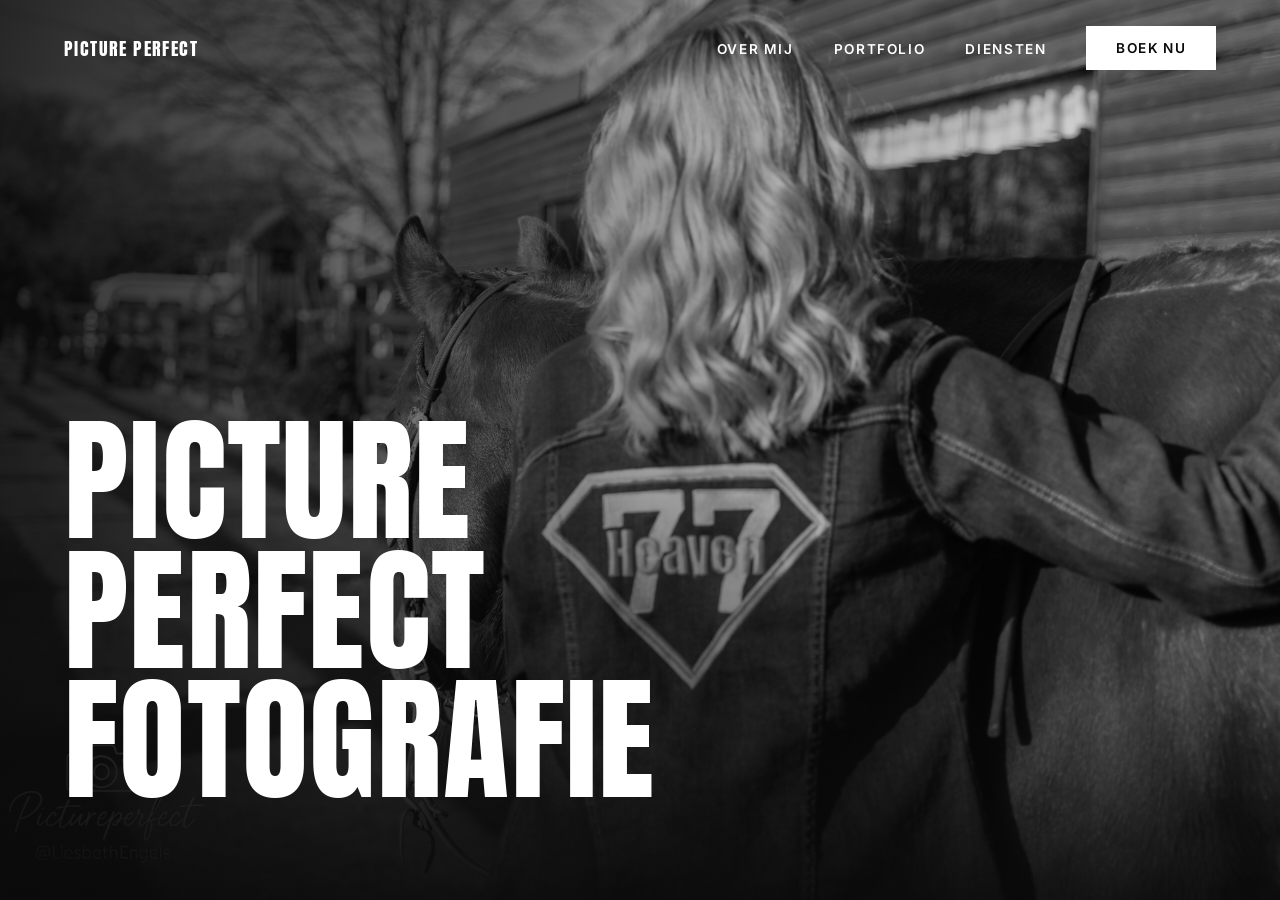
==== index.html @ ebf63e33 "working" ====
<!DOCTYPE html>
<html lang="nl">
<head>
  <meta charset="UTF-8">
  <meta name="viewport" content="width=device-width, initial-scale=1.0">
  <title>Picture Perfect Fotografie</title>

  <!-- Fonts: Anton for the big headline, Inter for body text -->
  <link rel="preconnect" href="https://fonts.googleapis.com">
  <link rel="preconnect" href="https://fonts.gstatic.com" crossorigin>
  <link href="https://fonts.googleapis.com/css2?family=Anton&family=Inter:wght@400;600&display=swap" rel="stylesheet">

  <link rel="stylesheet" href="style.css">
</head>
<body>

  <!-- ===== HEADER / NAVBAR ===== -->
  <header class="site-header">
    <a href="#" class="logo">PICTURE PERFECT</a>

    <button class="hamburger" aria-label="Menu openen" aria-expanded="false" aria-controls="site-nav">
      <span class="hamburger__line"></span>
      <span class="hamburger__line"></span>
      <span class="hamburger__line"></span>
    </button>

    <nav class="nav" id="site-nav">
      <ul class="nav__list">
        <li><a href="#over-mij" class="nav__link">OVER MIJ</a></li>
        <li><a href="#portfolio" class="nav__link">PORTFOLIO</a></li>
        <li><a href="#diensten" class="nav__link">DIENSTEN</a></li>
      </ul>
      <a href="#boek-nu" class="cta">BOEK NU</a>
    </nav>
  </header>

  <!-- ===== HERO ===== -->
  <section class="hero">
    <!-- Drop your image here later. It scales/crops automatically (object-fit: cover),
         so any large photo works. Ideal size: min. 1600px wide, landscape. -->
    <div class="hero__image-wrapper">
      <img src="images/Engels_Liesbeth_Seven-55.jpg" alt="Portret van de fotograaf" class="hero__image">
    </div>

    <div class="hero__content">
      <h1 class="hero__title">
        PICTURE<br>
        PERFECT<br>
        FOTOGRAFIE
      </h1>
      <p class="hero__tagline">
        
      </p>
    </div>
  </section>

  <script src="style.js"></script>
</body>
</html>
---- style.css ----
/* ==========================================================
   PICTURE PERFECT FOTOGRAFIE — Hero + Navbar
   Mobile-first: base styles = phone, media queries scale up.
   ========================================================== */

/* ---------- Reset & base ---------- */
*,
*::before,
*::after {
  margin: 0;
  padding: 0;
  box-sizing: border-box;
}

:root {
  --color-bg: #0a0a0a;
  --color-text: #ffffff;
  --color-text-muted: #b5b5b5;
  --color-accent: #ffffff;
  --font-display: 'Anton', sans-serif;
  --font-body: 'Inter', sans-serif;
  --header-height: 72px;
  --side-padding: 1.25rem;
}

html {
  scroll-behavior: smooth;
}

body {
  font-family: var(--font-body);
  background-color: var(--color-bg);
  color: var(--color-text);
  -webkit-font-smoothing: antialiased;
}

img {
  display: block;
  max-width: 100%;
}

a {
  text-decoration: none;
  color: inherit;
}

ul {
  list-style: none;
}

/* ==========================================================
   HEADER / NAVBAR (static, sits on top of the hero)
   ========================================================== */
.site-header {
  position: absolute;
  top: 0;
  left: 0;
  right: 0;
  z-index: 100;
  height: var(--header-height);
  display: flex;
  align-items: center;
  justify-content: space-between;
  padding: 0 var(--side-padding);
  
}



.logo {
  font-family: var(--font-display);
  font-size: 1.1rem;
  letter-spacing: 0.08em;
  z-index: 110; /* stays above the fullscreen menu */
}

/* ---------- Hamburger (visible on mobile & tablet) ---------- */
.hamburger {
  border: none;
  background-color: transparent;
  display: flex;
  flex-direction: column;
  justify-content: center;
  gap: 6px;
  width: 44px;
  height: 44px;
  padding: 8px;
  cursor: pointer;
  z-index: 110; /* stays above the fullscreen menu */
}

.hamburger__line {
  display: block;
  width: 100%;
  height: 2px;
  background-color: var(--color-text);
  transition: transform 0.3s ease, opacity 0.3s ease;
}

/* Hamburger -> X when menu is open (class toggled by style.js) */
.hamburger.is-open .hamburger__line:nth-child(1) {
  transform: translateY(8px) rotate(45deg);
}

.hamburger.is-open .hamburger__line:nth-child(2) {
  opacity: 0;
}

.hamburger.is-open .hamburger__line:nth-child(3) {
  transform: translateY(-8px) rotate(-45deg);
}

/* ---------- Fullscreen nav (mobile & tablet) ---------- */
.nav {
  position: fixed;
  inset: 0;
  background-color: var(--color-bg);
  display: flex;
  flex-direction: column;
  align-items: center;
  justify-content: center;
  gap: 3rem;
  

  /* hidden by default */
  opacity: 0;
  visibility: hidden;
  transition: opacity 0.3s ease, visibility 0.3s ease;
}

.nav.is-open {
  opacity: 1;
  visibility: visible;
}

/* No page scroll behind the fullscreen menu */
body.nav-open {
  overflow: hidden;
}

.nav__list {
  display: flex;
  flex-direction: column;
  align-items: center;
  gap: 2rem;
  text-align: center;
}

.nav__link {
  font-family: var(--font-display);
  font-size: 2rem;
  letter-spacing: 0.06em;
  transition: color 0.1s ease;
}

.nav__link:hover {
  color: var(--color-text-muted);
}

/* ---------- CTA button ---------- */
.cta {
  font-family: var(--font-body);
  font-weight: 600;
  font-size: 0.9rem;
  letter-spacing: 0.1em;
  padding: 0.9rem 2rem;
  border: 2px solid var(--color-accent);
  background-color: var(--color-accent);
  color: var(--color-bg);
  transition: background-color 0.2s ease, color 0.2s ease;
}

.cta:hover {
  background-color: transparent;
  color: var(--color-accent);
}

/* ==========================================================
   HERO
   ========================================================== */
.hero {
  position: relative;
  min-height: 100vh;
  min-height: 100svh; /* better on mobile browsers */
  display: flex;
  align-items: flex-end;
  overflow: hidden;
  background-color: var(--color-bg);
}

/* --- Image ---
   The image fills the whole hero and crops automatically.
   Just drop any large photo in images/hero.jpg and it fits. */
.hero__image-wrapper {
  position: absolute;
  inset: 0;
  z-index: 1;
}

.hero__image {
  width: 100%;
  height: 100%;
  object-fit: cover;
  object-position: center top; /* keeps the face in view */
  filter: grayscale(100%);
}

/* Dark gradient so the white text stays readable */
.hero__image-wrapper::after {
  content: '';
  position: absolute;
  inset: 0;
  background:
    linear-gradient(to right, rgba(10, 10, 10, 0.85) 0%, rgba(10, 10, 10, 0.3) 60%, rgba(10, 10, 10, 0.1) 100%),
    linear-gradient(to top, rgba(10, 10, 10, 0.9) 0%, rgba(10, 10, 10, 0) 45%);
}

/* --- Text content --- */
.hero__content {
  position: relative;
  z-index: 2;
  padding: calc(var(--header-height) + 1rem) var(--side-padding) 2.5rem;
  width: 100%;
}

.hero__title {
  font-family: var(--font-display);
  font-weight: 400; /* Anton only has one weight */
  /* Scales fluidly between phone and desktop */
  font-size: clamp(3.25rem, 11vw, 8.5rem);
  line-height: 0.95;
  letter-spacing: 0.01em;
  text-transform: uppercase;
}

.hero__tagline {
  margin-top: 2rem;
  max-width: 34ch;
  font-size: 0.95rem;
  line-height: 1.6;
  color: var(--color-text-muted);
}

/* ==========================================================
   TABLET (≥ 600px) — still hamburger + fullscreen menu
   ========================================================== */
@media (min-width: 600px) {
  :root {
    --side-padding: 2.5rem;
  }

  .nav__link {
    font-size: 2.5rem;
  }
}

/* ==========================================================
   DESKTOP (≥ 1024px) — inline navbar, no hamburger
   ========================================================== */
@media (min-width: 1024px) {
  :root {
    --header-height: 96px;
    --side-padding: 4rem;
  }

  .hamburger {
    display: none;
  }

  /* Nav becomes a normal horizontal bar */
  .nav {
    position: static;
    flex-direction: row;
    gap: 2.5rem;
    background-color: transparent;
    opacity: 1;
    visibility: visible;
  }

  .nav__list {
    flex-direction: row;
    gap: 2.5rem;
  }

  .nav__link {
    font-family: var(--font-body);
    font-weight: 600;
    font-size: 0.85rem;
    letter-spacing: 0.12em;
  }

  .cta {
    font-size: 0.85rem;
    padding: 0.75rem 1.75rem;
  }

  .hero__content {
    padding-bottom: 4rem;
  }

  .hero__tagline {
    font-size: 1rem;
  }
}
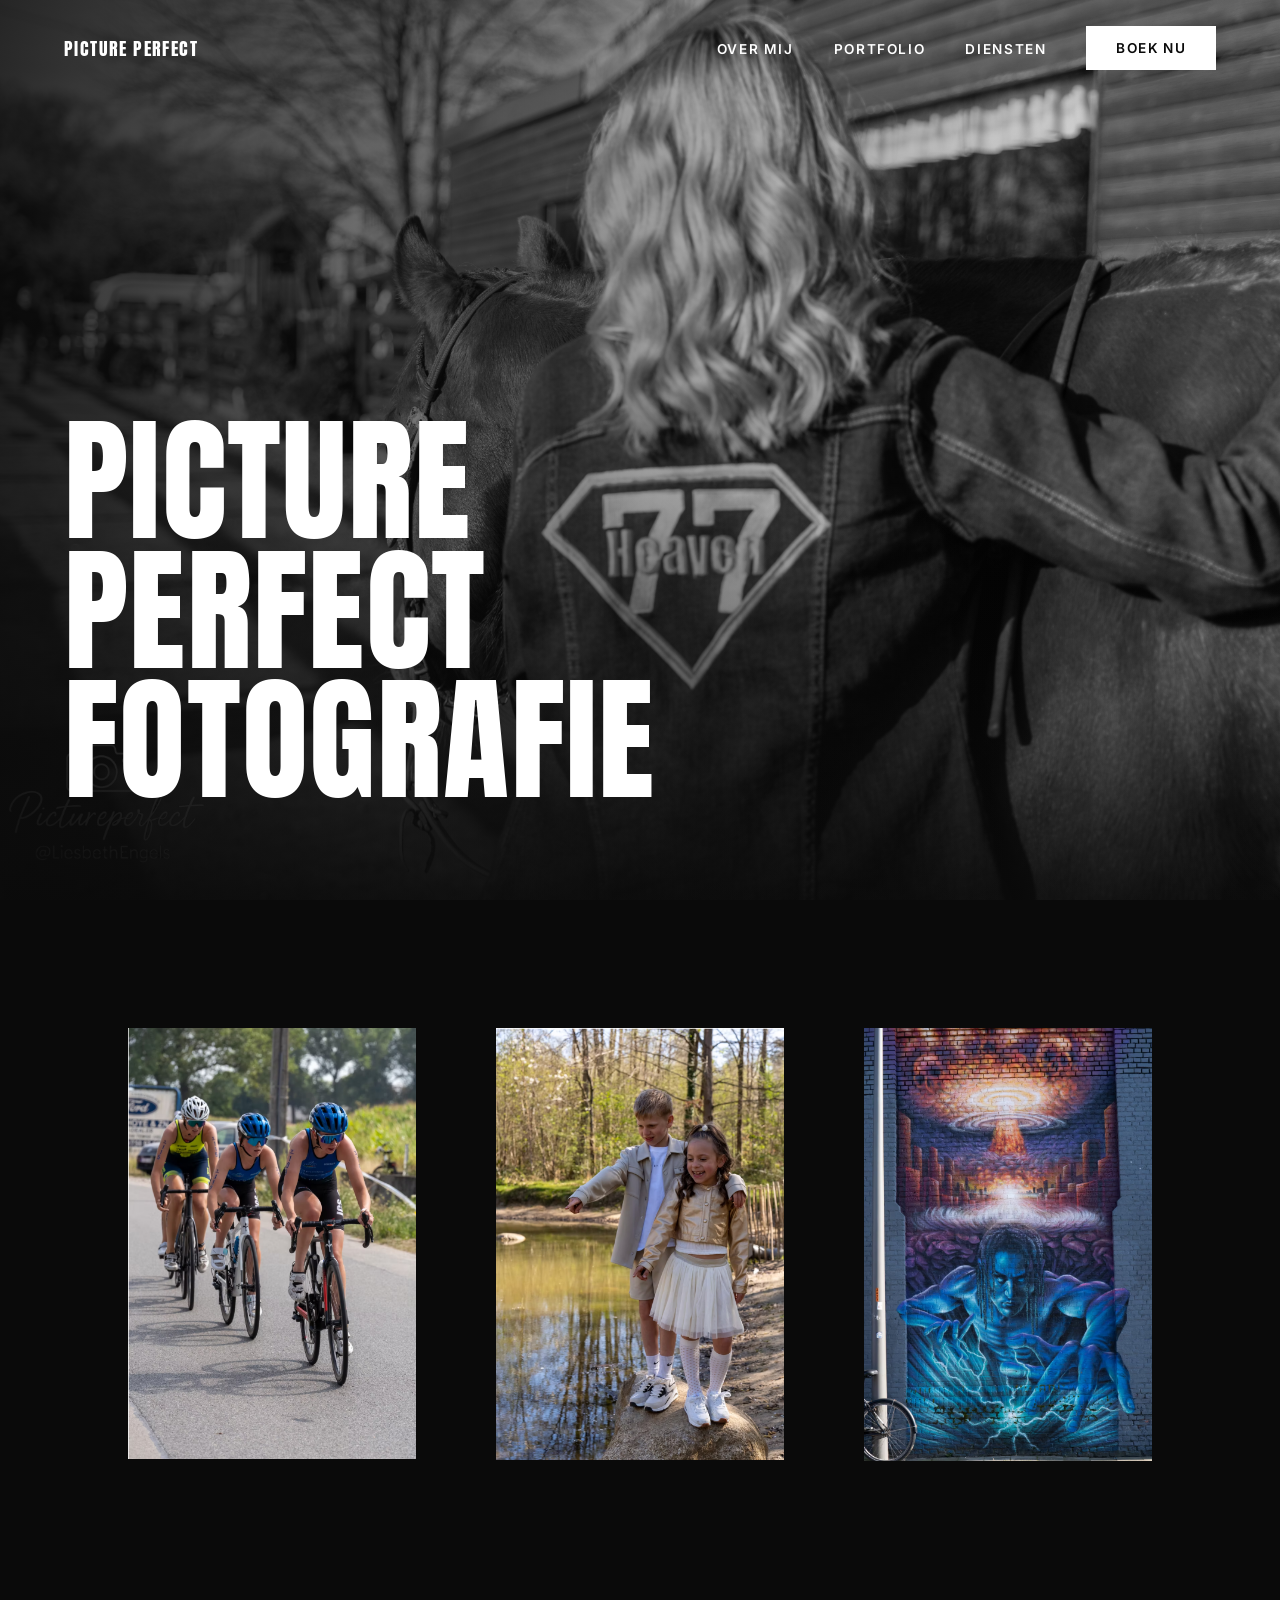
==== commit d284b7d3: "git commit -m "Added new images and updated styles"" ====
--- a/index.html
+++ b/index.html
@@ -54,6 +54,17 @@
     </div>
   </section>
 
+  <section class="categories">
+
+    <div class="img-categories">
+      <img src="images/SPORT.png" alt="Sportfoto's">
+      <img src="images/FASHION.png" alt="Fashionfoto's">
+      <img src="images/LIFESTYLE.png" alt="Lifestylefoto's">
+    </div>
+    
+
+  </section>
+
   <script src="style.js"></script>
 </body>
 </html>
--- a/style.css
+++ b/style.css
@@ -301,4 +301,30 @@
   .hero__tagline {
     font-size: 1rem;
   }
+
+  .img-categories {
+    display: grid;
+    grid-template-columns: repeat(3, 1fr);
+    grid-template-rows: repeat(5, 1fr);
+    gap: 5rem;
+    padding: 8rem;
+  
+  }
+    
+.sport {
+    grid-column: span 2 / span 2;
+    grid-row: span 5 / span 5;
+}
+
+.fashion {
+    grid-column: span 2 / span 2;
+    grid-row: span 5 / span 5;
+    grid-column-start: 4;
+}
+
+.lifestyle {
+    grid-column: span 2 / span 2;
+    grid-row: span 5 / span 5;
+    grid-column-start: 7;
+}
 }
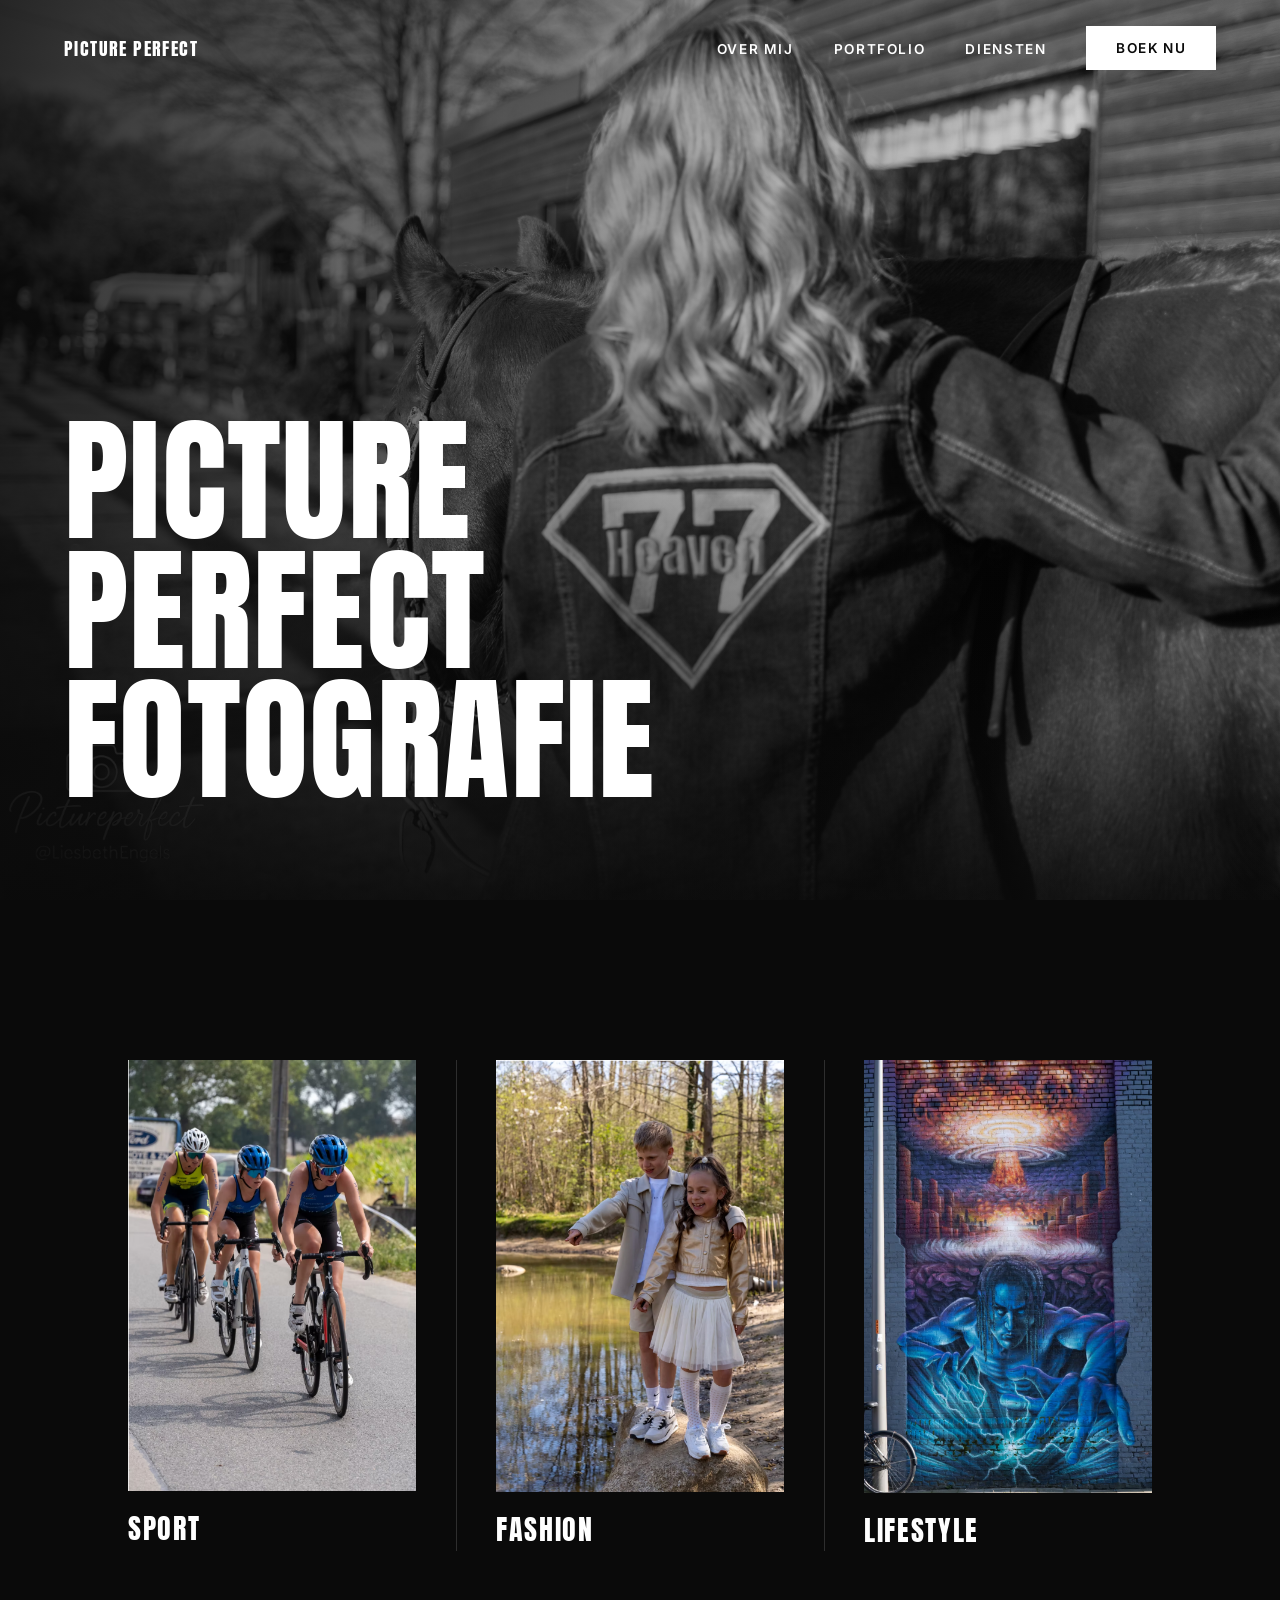
==== commit 5eb3ed28: "git commit -m "Added new category images and adjusted padding in style.css"" ====
--- a/index.html
+++ b/index.html
@@ -57,9 +57,20 @@
   <section class="categories">
 
     <div class="img-categories">
-      <img src="images/SPORT.png" alt="Sportfoto's">
-      <img src="images/FASHION.png" alt="Fashionfoto's">
-      <img src="images/LIFESTYLE.png" alt="Lifestylefoto's">
+      <a href="sport.html" class="category">
+        <img src="images/SPORT.png" alt="Sportfoto">
+        <span class="category__label">SPORT</span>
+      </a>
+
+      <a href="fashion.html" class="category">
+        <img src="images/FASHION.png" alt="Fashionfoto">
+        <span class="category__label">FASHION</span>
+      </a>
+
+      <a href="lifestyle.html" class="category">
+        <img src="images/LIFESTYLE.png" alt="Lifestylefoto">
+        <span class="category__label">LIFESTYLE</span>
+      </a>
     </div>
     
 
--- a/style.css
+++ b/style.css
@@ -242,6 +242,74 @@
 }
 
 /* ==========================================================
+   CATEGORIES
+   ========================================================== */
+/* Mobile: images stacked below each other */
+.img-categories {
+  display: flex;
+  flex-direction: column;
+  gap: 3rem;
+  padding: 4rem var(--side-padding);
+}
+
+.category {
+  position: relative;
+  display: block;
+}
+
+.category img {
+  width: 100%;
+  transition: opacity 0.3s ease;
+}
+
+.category:hover img {
+  opacity: 0.75;
+}
+
+/* Thin line between the images (horizontal when stacked) */
+.category:not(:first-child)::before {
+  content: '';
+  position: absolute;
+  top: -1.5rem; /* half of the 3rem gap */
+  left: 0;
+  width: 100%;
+  height: 1px;
+  background-color: #2e2e2e;
+}
+
+/* Word under every image */
+.category__label {
+  display: block;
+  margin-top: 1rem;
+  font-family: var(--font-display);
+  font-size: 1.5rem;
+  letter-spacing: 0.06em;
+  color: var(--color-text);
+}
+
+/* ==========================================================
+   CATEGORY PAGES (sport.html / fashion.html / lifestyle.html)
+   ========================================================== */
+.category-page {
+  min-height: 100vh;
+  padding: calc(var(--header-height) + 3rem) var(--side-padding) 3rem;
+}
+
+.category-page__title {
+  font-family: var(--font-display);
+  font-size: clamp(2.5rem, 8vw, 5rem);
+  line-height: 1;
+  text-transform: uppercase;
+}
+
+.category-page__text {
+  margin-top: 1.5rem;
+  max-width: 45ch;
+  color: var(--color-text-muted);
+  line-height: 1.6;
+}
+
+/* ==========================================================
    TABLET (≥ 600px) — still hamburger + fullscreen menu
    ========================================================== */
 @media (min-width: 600px) {
@@ -308,6 +376,7 @@
     grid-template-rows: repeat(5, 1fr);
     gap: 5rem;
     padding: 8rem;
+    padding-top: 10rem;
   
   }
     
@@ -327,4 +396,16 @@
     grid-row: span 5 / span 5;
     grid-column-start: 7;
 }
+
+  /* Thin line between the images (vertical: they sit side by side here) */
+  .category:not(:first-child)::before {
+    top: 0;
+    left: -2.5rem; /* half of the 5rem grid gap */
+    width: 1px;
+    height: 100%;
+  }
+
+  .category__label {
+    font-size: 1.75rem;
+  }
 }
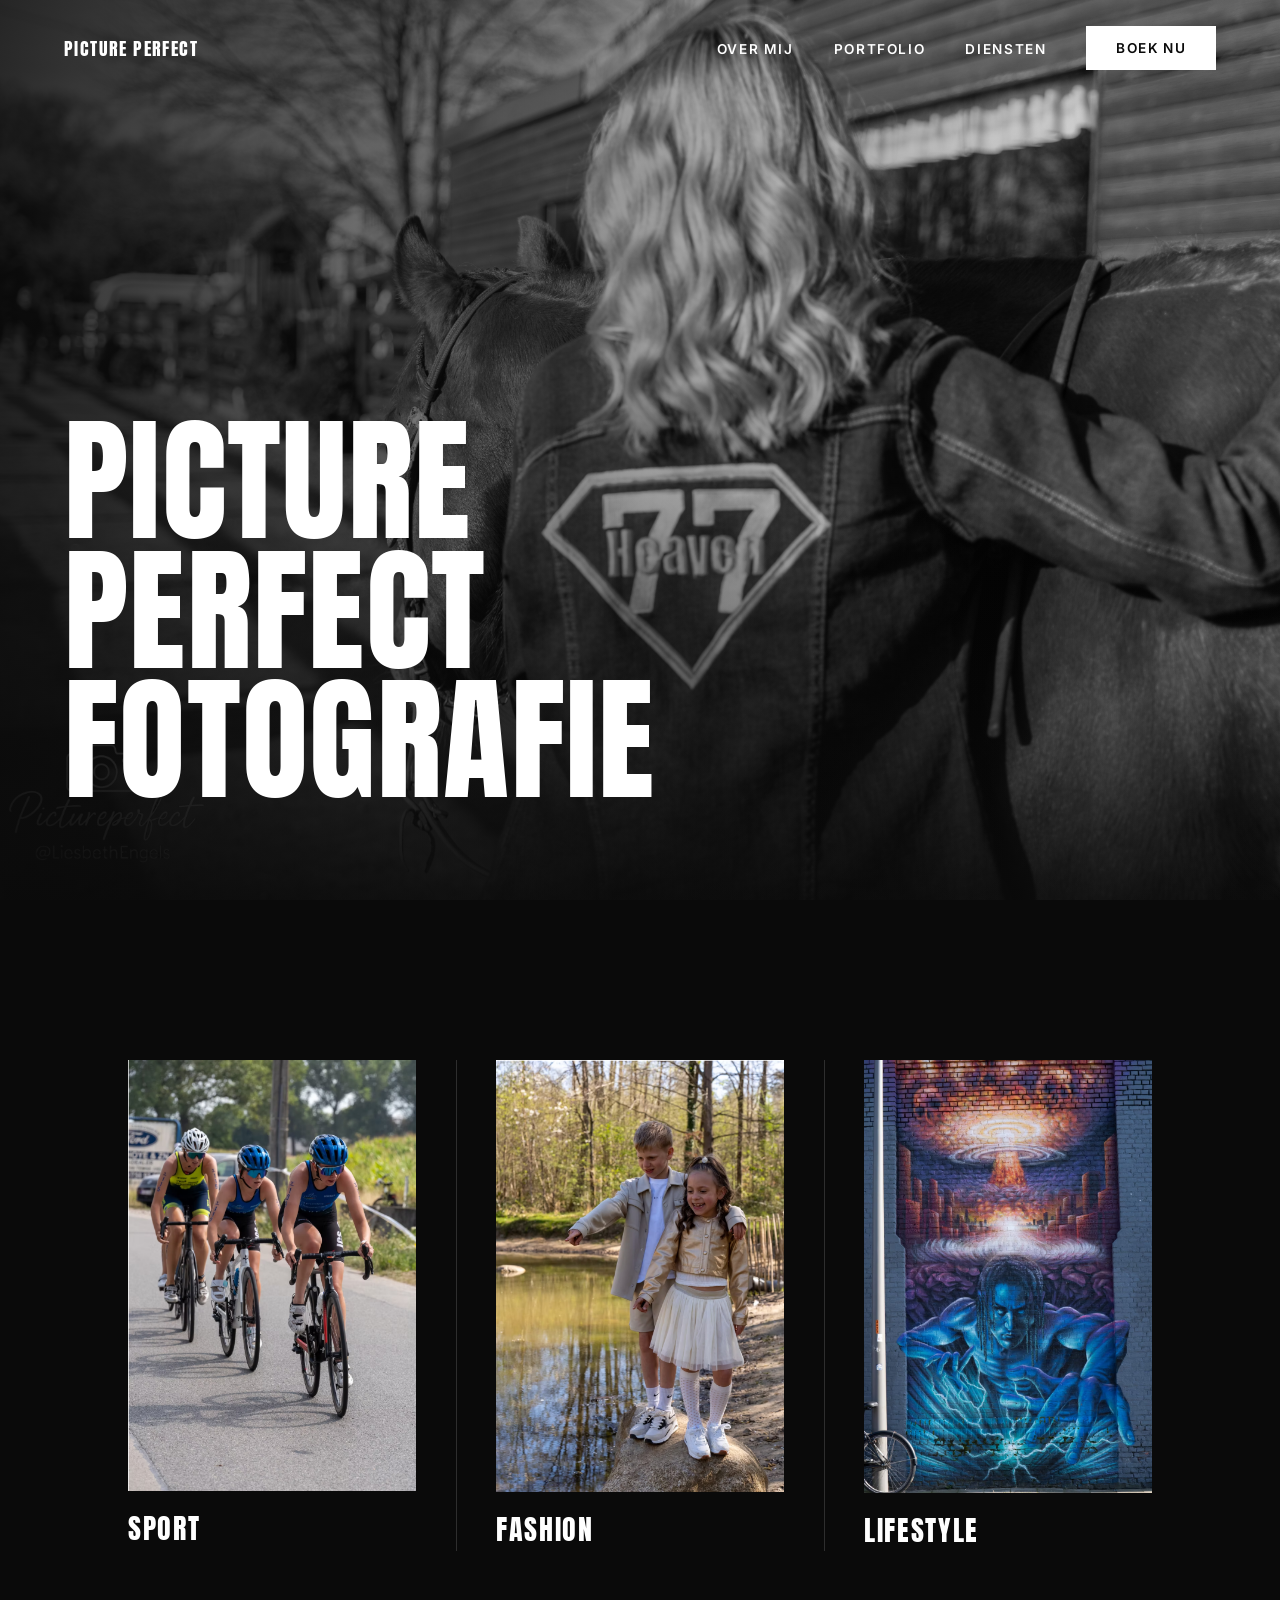
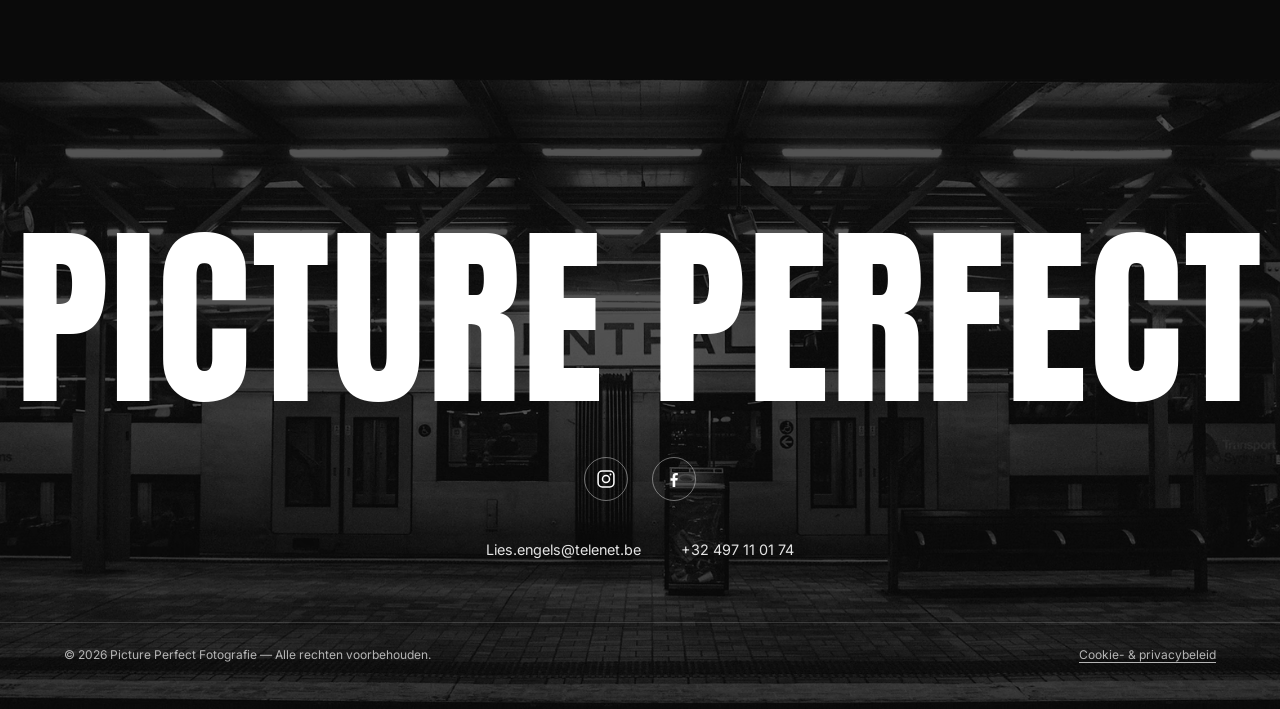
==== commit 855f5b49: "git commit -m "Footer: add privacy policy link and adjust layout"" ====
--- a/index.html
+++ b/index.html
@@ -8,7 +8,7 @@
   <!-- Fonts: Anton for the big headline, Inter for body text -->
   <link rel="preconnect" href="https://fonts.googleapis.com">
   <link rel="preconnect" href="https://fonts.gstatic.com" crossorigin>
-  <link href="https://fonts.googleapis.com/css2?family=Anton&family=Inter:wght@400;600&display=swap" rel="stylesheet">
+  <link href="https://fonts.googleapis.com/css2?family=Anton&family=Inter:wght@400;600&family=Italiana&display=swap" rel="stylesheet">
 
   <link rel="stylesheet" href="style.css">
 </head>
@@ -76,6 +76,50 @@
 
   </section>
 
+  <!-- ===== FOOTER ===== -->
+  <footer class="footer" id="contact">
+    <!-- Background photo: replace images/quote.png with your own (min. 1920px wide, landscape).
+         It crops automatically and gets a dark overlay so the text stays readable. -->
+    <div class="footer__image-wrapper">
+      <img src="images/quote.png" alt="" class="footer__image">
+    </div>
+
+    <div class="footer__content">
+      
+      <!-- Giant brand name, edge to edge -->
+    <p class="footer__wordmark" aria-hidden="true">PICTURE PERFECT</p>
+
+
+      <div class="footer__socials">
+        <!-- Vervang de URL's door je eigen accounts -->
+        <a href="https://www.instagram.com/pictureperfect" target="_blank" rel="noopener" aria-label="Instagram">
+          <svg viewBox="0 0 24 24" fill="none" stroke="currentColor" stroke-width="1.8" aria-hidden="true">
+            <rect x="2.5" y="2.5" width="19" height="19" rx="5"/>
+            <circle cx="12" cy="12" r="4.2"/>
+            <circle cx="17.4" cy="6.6" r="1.1" fill="currentColor" stroke="none"/>
+          </svg>
+        </a>
+        <a href="https://www.facebook.com/pictureperfect" target="_blank" rel="noopener" aria-label="Facebook">
+          <svg viewBox="0 0 24 24" fill="currentColor" aria-hidden="true">
+            <path d="M13.5 21.5v-7.6h2.6l.4-3h-3V9c0-.87.24-1.46 1.5-1.46h1.6V4.85c-.28-.04-1.23-.12-2.34-.12-2.31 0-3.9 1.41-3.9 4v2.23H7.8v3h2.56v7.6h3.14z"/>
+          </svg>
+        </a>
+      </div>
+
+      <div class="footer__contact">
+        <a href="mailto:Lies.engels@telenet.be">Lies.engels@telenet.be</a>
+        <a href="tel:+32470000000">+32 497 11 01 74</a>
+      </div>
+    </div>
+
+    
+
+    <div class="footer__bottom-bar">
+      <p>&copy; 2026 Picture Perfect Fotografie &mdash; Alle rechten voorbehouden.</p>
+      <a href="privacybeleid.html">Cookie- &amp; privacybeleid</a>
+    </div>
+  </footer>
+
   <script src="style.js"></script>
 </body>
 </html>
--- a/style.css
+++ b/style.css
@@ -19,6 +19,7 @@
   --color-accent: #ffffff;
   --font-display: 'Anton', sans-serif;
   --font-body: 'Inter', sans-serif;
+  --font-quote: 'Italiana', serif;
   --header-height: 72px;
   --side-padding: 1.25rem;
 }
@@ -288,6 +289,164 @@
 }
 
 /* ==========================================================
+   FOOTER (full-width photo background, same size as before)
+   ========================================================== */
+.footer {
+  position: relative;
+  overflow: hidden;
+  display: flex;
+  flex-direction: column;
+  align-items: center;
+  justify-content: center;
+  min-height: 70vh;
+}
+
+.footer__image-wrapper {
+  position: absolute;
+  inset: 0;
+  z-index: 1;
+}
+
+.footer__image {
+  width: 100%;
+  height: 100%;
+  object-fit: cover;
+  object-position: center;
+}
+
+/* Dark overlay so the white text stays readable */
+.footer__image-wrapper::after {
+  content: '';
+  position: absolute;
+  inset: 0;
+  background-color: rgba(10, 10, 10, 0.7);
+}
+
+.footer__content {
+  position: relative;
+  z-index: 2;
+  width: 100%;
+  max-width: 60rem;
+  padding: 5rem var(--side-padding) 2rem;
+  display: flex;
+  flex-direction: column;
+  align-items: center;
+  gap: 2.5rem;
+  text-align: center;
+}
+
+.footer__title {
+  font-family: var(--font-quote);
+  font-weight: 400; /* Italiana only has one weight */
+  font-size: clamp(2.25rem, 8vw, 4.5rem);
+  line-height: 1.1;
+  letter-spacing: 0.05em;
+  text-transform: uppercase;
+}
+
+.footer__nav {
+  display: flex;
+  flex-wrap: wrap;
+  justify-content: center;
+  gap: 1.5rem 2.5rem;
+}
+
+.footer__nav a {
+  font-weight: 600;
+  font-size: 0.85rem;
+  letter-spacing: 0.12em;
+  transition: color 0.2s ease;
+}
+
+.footer__nav a:hover {
+  color: var(--color-text-muted);
+}
+
+/* Round social buttons (Instagram / Facebook) */
+.footer__socials {
+  display: flex;
+  gap: 1.5rem;
+}
+
+.footer__socials a {
+  display: flex;
+  align-items: center;
+  justify-content: center;
+  width: 44px;
+  height: 44px;
+  border: 1px solid rgba(255, 255, 255, 0.4);
+  border-radius: 50%;
+  transition: background-color 0.2s ease, color 0.2s ease, border-color 0.2s ease;
+}
+
+.footer__socials svg {
+  width: 20px;
+  height: 20px;
+}
+
+.footer__socials a:hover {
+  background-color: var(--color-accent);
+  border-color: var(--color-accent);
+  color: var(--color-bg);
+}
+
+.footer__contact {
+  display: flex;
+  flex-direction: column;
+  gap: 0.5rem;
+  font-size: 0.9rem;
+  color: #e4e4e4;
+}
+
+.footer__contact a:hover {
+  color: var(--color-text-muted);
+}
+
+/* Giant brand name, edge to edge like the hero title */
+.footer__wordmark {
+  position: relative;
+  z-index: 2;
+  /* IMPORTANT: must be 100vw (not 100%). The text is wider than the
+     content box; 100vw lets the flex parent center it on the screen.
+     With 100% the text shifts right and gets cut off. */
+  width: 100vw;
+  margin-top: 3rem;
+  font-family: var(--font-display);
+  font-size: 15.3vw; /* scales with the screen so it always spans the full width */
+  line-height: 1;
+  letter-spacing: 0.01em;
+  white-space: nowrap;
+  text-align: center;
+}
+
+/* Bottom bar with copyright + cookie/privacy link */
+.footer__bottom-bar {
+  position: relative;
+  z-index: 2;
+  width: 100%;
+  display: flex;
+  flex-direction: column;
+  align-items: center;
+  gap: 0.75rem;
+  margin-top: 2rem;
+  padding: 1.5rem var(--side-padding) 2rem;
+  border-top: 1px solid rgba(255, 255, 255, 0.15);
+  font-size: 0.75rem;
+  color: var(--color-text-muted);
+  text-align: center;
+}
+
+.footer__bottom-bar a {
+  text-decoration: underline;
+  text-underline-offset: 3px;
+  transition: color 0.2s ease;
+}
+
+.footer__bottom-bar a:hover {
+  color: var(--color-text);
+}
+
+/* ==========================================================
    CATEGORY PAGES (sport.html / fashion.html / lifestyle.html)
    ========================================================== */
 .category-page {
@@ -307,6 +466,41 @@
   max-width: 45ch;
   color: var(--color-text-muted);
   line-height: 1.6;
+}
+
+/* ---------- Policy page (privacybeleid.html) ---------- */
+.policy__updated {
+  margin-top: 1rem;
+  font-size: 0.85rem;
+  color: var(--color-text-muted);
+}
+
+.policy h2 {
+  margin-top: 2.5rem;
+  font-family: var(--font-display);
+  font-weight: 400;
+  font-size: 1.4rem;
+  letter-spacing: 0.04em;
+  text-transform: uppercase;
+}
+
+.policy p,
+.policy ul {
+  margin-top: 0.75rem;
+  max-width: 70ch;
+  color: var(--color-text-muted);
+  line-height: 1.7;
+}
+
+.policy ul {
+  padding-left: 1.25rem;
+  list-style: disc;
+}
+
+.policy a {
+  color: var(--color-text);
+  text-decoration: underline;
+  text-underline-offset: 3px;
 }
 
 /* ==========================================================
@@ -373,7 +567,7 @@
   .img-categories {
     display: grid;
     grid-template-columns: repeat(3, 1fr);
-    grid-template-rows: repeat(5, 1fr);
+    grid-template-rows: repeat(1, 1fr);
     gap: 5rem;
     padding: 8rem;
     padding-top: 10rem;
@@ -408,4 +602,16 @@
   .category__label {
     font-size: 1.75rem;
   }
+
+  /* Contact links side by side on desktop */
+  .footer__contact {
+    flex-direction: row;
+    gap: 2.5rem;
+  }
+
+  /* Copyright left, privacy link right */
+  .footer__bottom-bar {
+    flex-direction: row;
+    justify-content: space-between;
+  }
 }
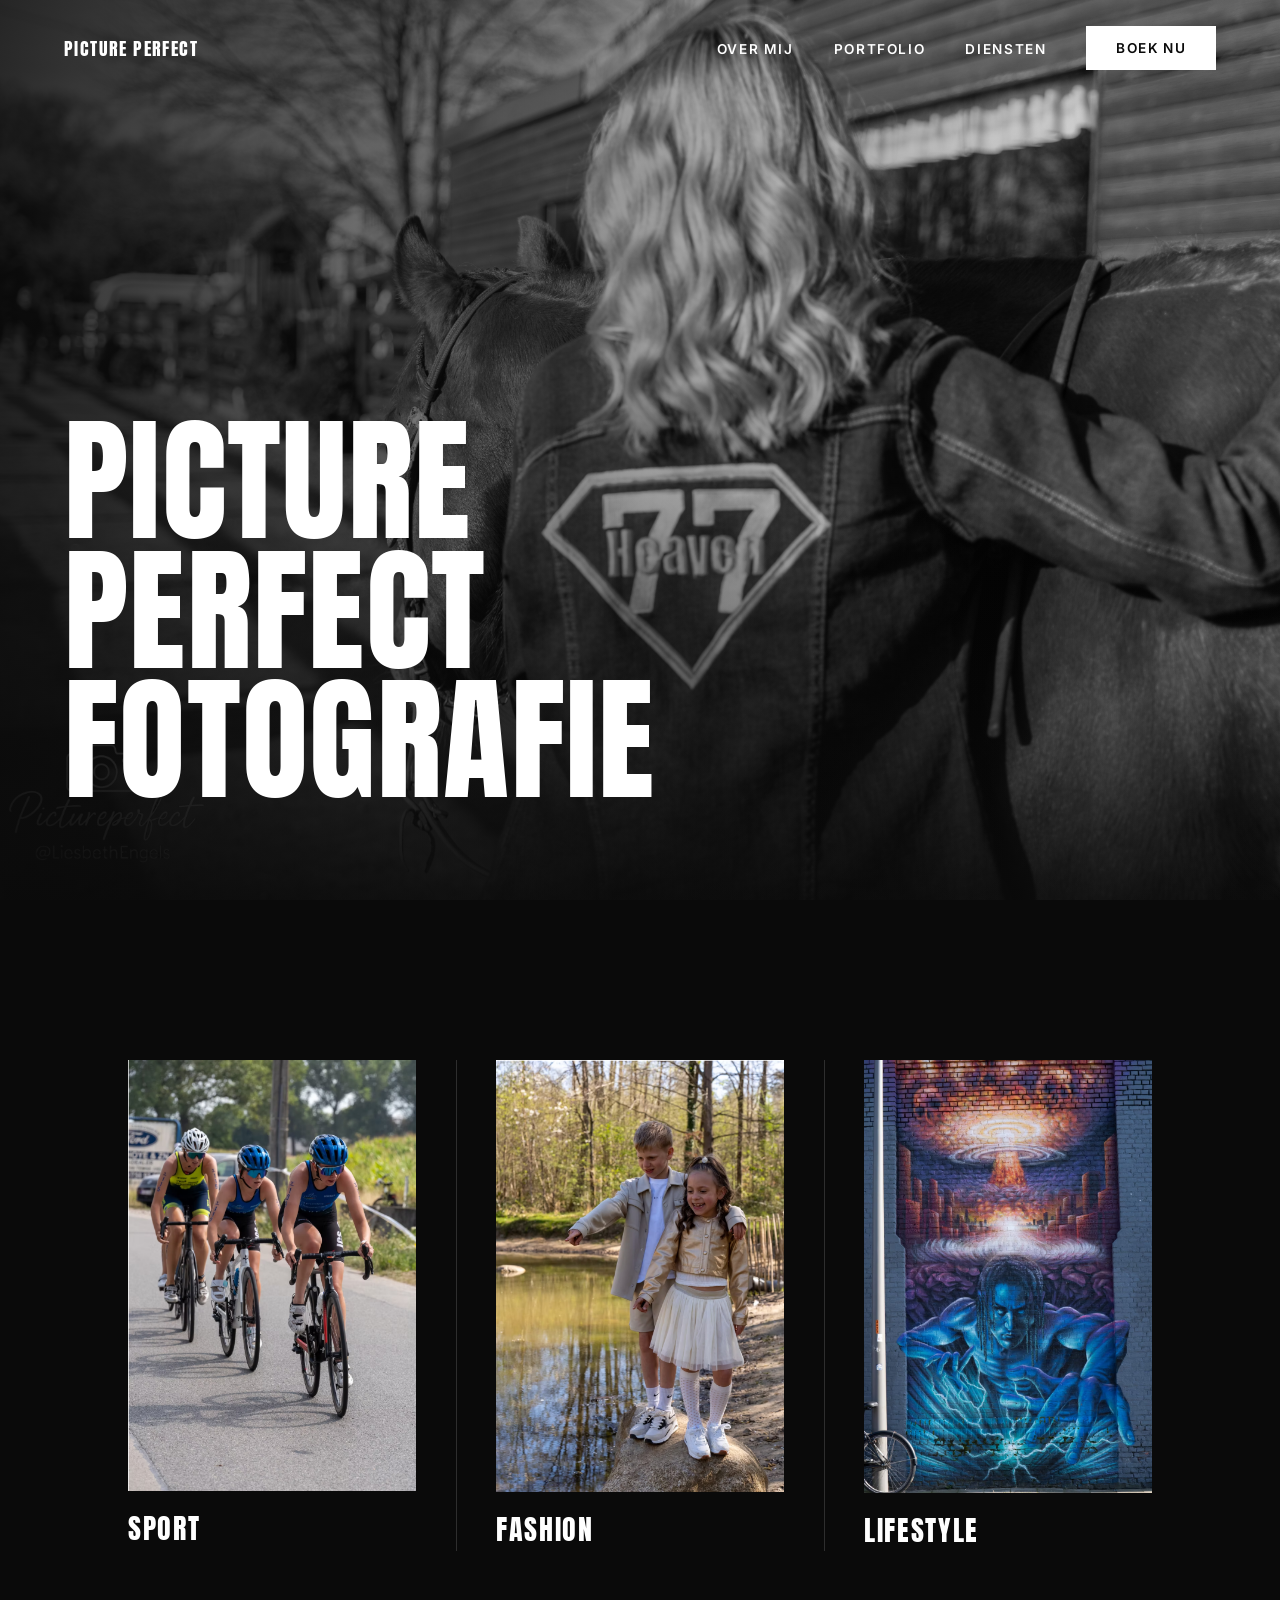
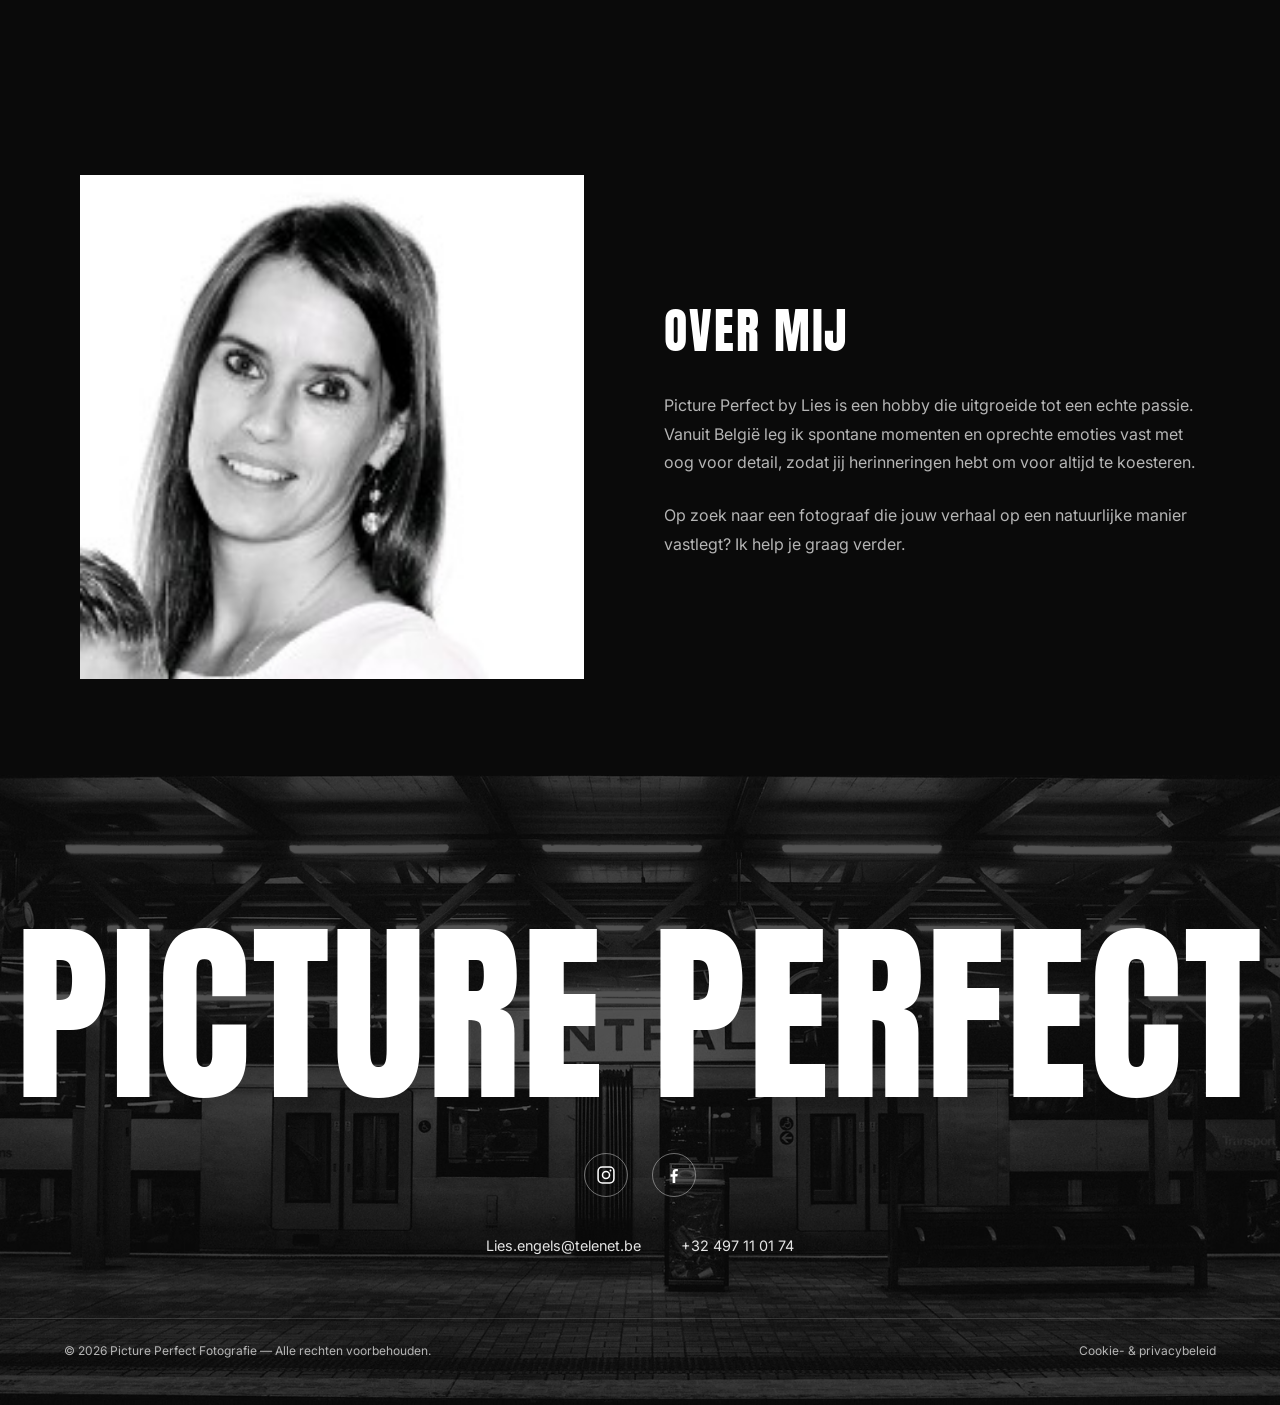
==== commit b6005dc4: "git commit -m "Added Lies.jpg image and updated index.html and style.css"" ====
--- a/index.html
+++ b/index.html
@@ -76,6 +76,26 @@
 
   </section>
 
+  <section class="about" id="over-mij">
+    <div class="about__content">
+      <img src="images/Lies.jpg" alt="Portret van de fotograaf" class="about__image">
+
+      <div class="about__body">
+        <h2 class="about__title">OVER MIJ</h2>
+        <p class="about__text">
+          Picture Perfect by Lies is een hobby die uitgroeide tot een echte
+          passie. Vanuit België leg ik spontane momenten en oprechte emoties
+          vast met oog voor detail, zodat jij herinneringen hebt om voor
+          altijd te koesteren.
+        </p>
+        <p class="about__text">
+          Op zoek naar een fotograaf die jouw verhaal op een natuurlijke
+          manier vastlegt? Ik help je graag verder.
+        </p>
+      </div>
+    </div>
+  </section>
+
   <!-- ===== FOOTER ===== -->
   <footer class="footer" id="contact">
     <!-- Background photo: replace images/quote.png with your own (min. 1920px wide, landscape).
@@ -92,14 +112,14 @@
 
       <div class="footer__socials">
         <!-- Vervang de URL's door je eigen accounts -->
-        <a href="https://www.instagram.com/pictureperfect" target="_blank" rel="noopener" aria-label="Instagram">
+        <a href="https://www.instagram.com/picture_perfect.be1/" target="_blank" rel="noopener" aria-label="Instagram">
           <svg viewBox="0 0 24 24" fill="none" stroke="currentColor" stroke-width="1.8" aria-hidden="true">
             <rect x="2.5" y="2.5" width="19" height="19" rx="5"/>
             <circle cx="12" cy="12" r="4.2"/>
             <circle cx="17.4" cy="6.6" r="1.1" fill="currentColor" stroke="none"/>
           </svg>
         </a>
-        <a href="https://www.facebook.com/pictureperfect" target="_blank" rel="noopener" aria-label="Facebook">
+        <a href="https://www.facebook.com/profile.php?id=61589192260139" target="_blank" rel="noopener" aria-label="Facebook">
           <svg viewBox="0 0 24 24" fill="currentColor" aria-hidden="true">
             <path d="M13.5 21.5v-7.6h2.6l.4-3h-3V9c0-.87.24-1.46 1.5-1.46h1.6V4.85c-.28-.04-1.23-.12-2.34-.12-2.31 0-3.9 1.41-3.9 4v2.23H7.8v3h2.56v7.6h3.14z"/>
           </svg>
--- a/style.css
+++ b/style.css
@@ -289,6 +289,42 @@
 }
 
 /* ==========================================================
+   ABOUT (Over mij)
+   ========================================================== */
+/* Mobile: image on top, title + text below */
+.about {
+  padding: 4rem var(--side-padding);
+}
+
+.about__content {
+  display: flex;
+  flex-direction: column;
+  gap: 2.5rem;
+  max-width: 70rem;
+  margin: 0 auto;
+}
+
+.about__image {
+  width: 100%;
+  object-fit: cover;
+}
+
+.about__title {
+  font-family: var(--font-display);
+  font-weight: 400;
+  font-size: clamp(2rem, 6vw, 3rem);
+  letter-spacing: 0.04em;
+  text-transform: uppercase;
+}
+
+.about__text {
+  margin-top: 1.5rem;
+  max-width: 55ch;
+  color: var(--color-text-muted);
+  line-height: 1.8;
+}
+
+/* ==========================================================
    FOOTER (full-width photo background, same size as before)
    ========================================================== */
 .footer {
@@ -437,7 +473,7 @@
 }
 
 .footer__bottom-bar a {
-  text-decoration: underline;
+  
   text-underline-offset: 3px;
   transition: color 0.2s ease;
 }
@@ -614,4 +650,23 @@
     flex-direction: row;
     justify-content: space-between;
   }
+
+  /* About: picture left, title + text right */
+  .about {
+    padding: 6rem var(--side-padding);
+  }
+
+  .about__content {
+    flex-direction: row;
+    align-items: center;
+    gap: 5rem;
+  }
+
+  .about__image {
+    width: 45%;
+  }
+
+  .about__body {
+    flex: 1;
+  }
 }
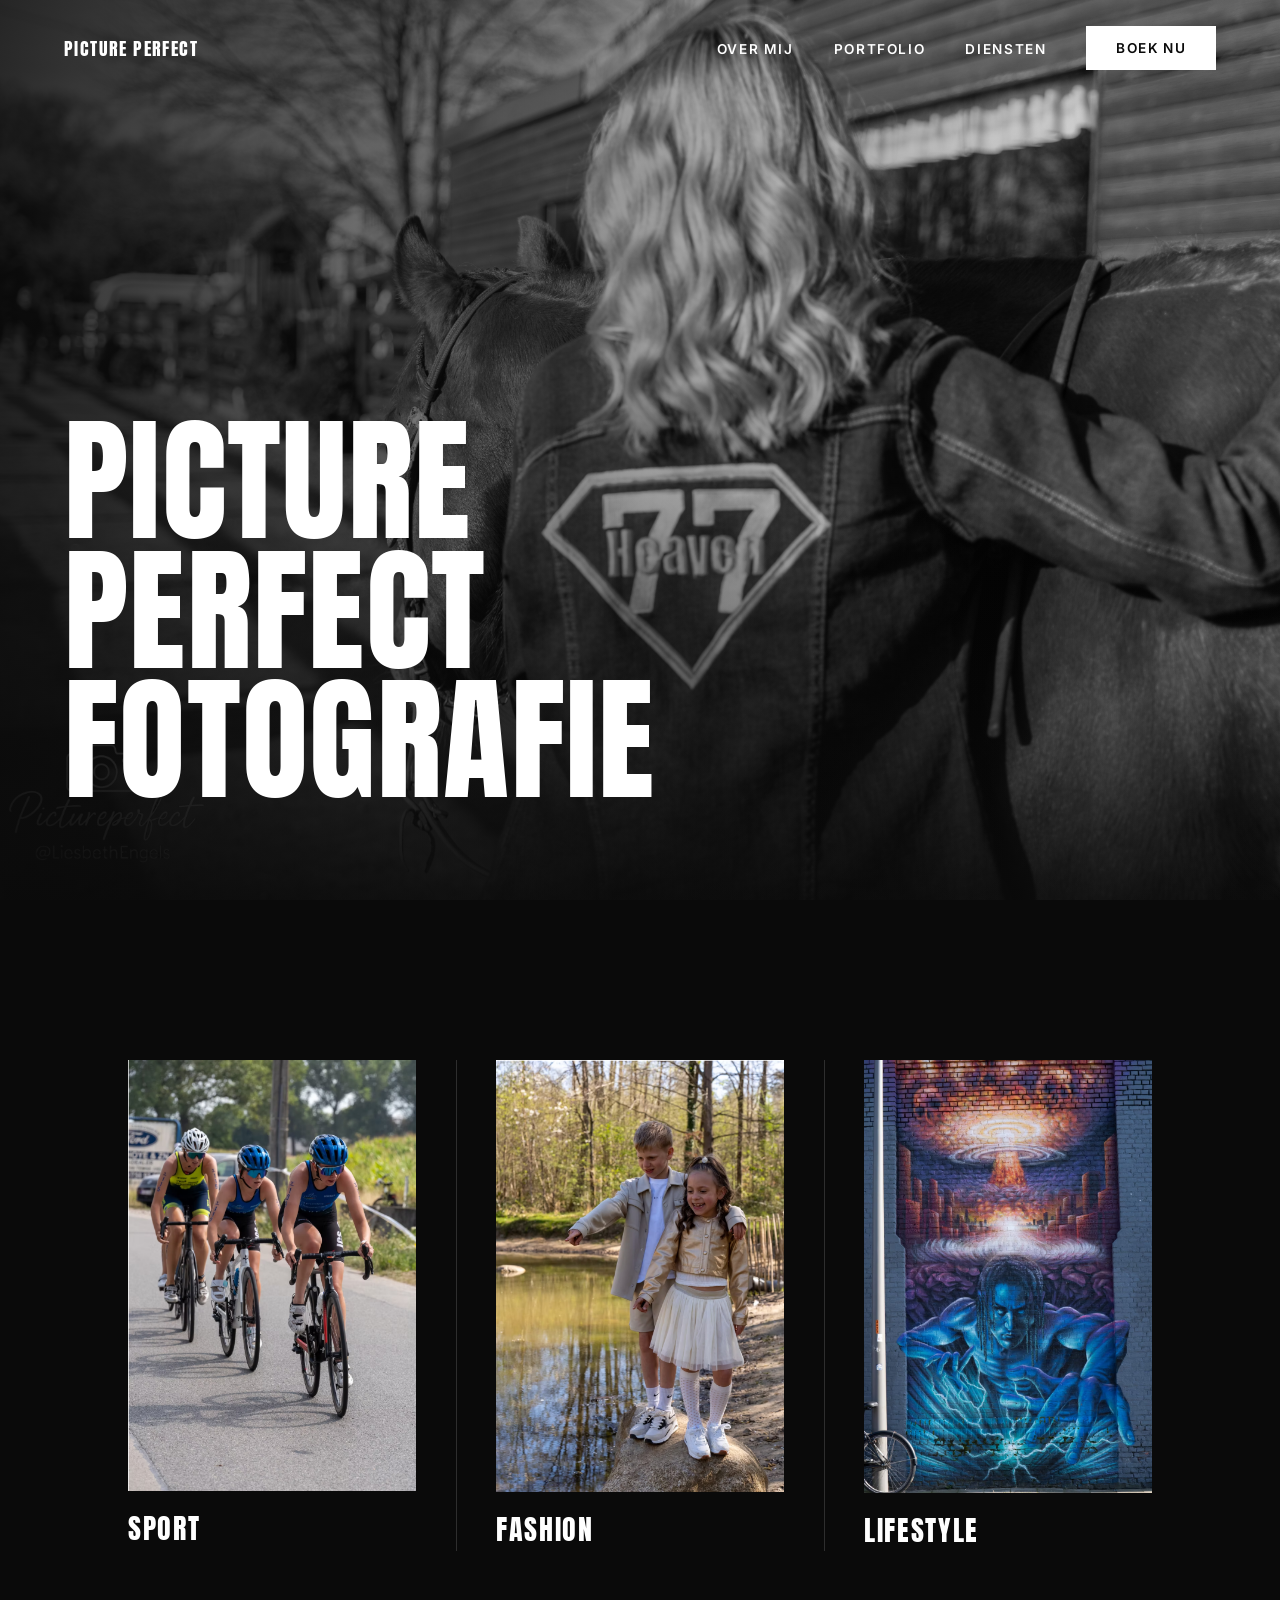
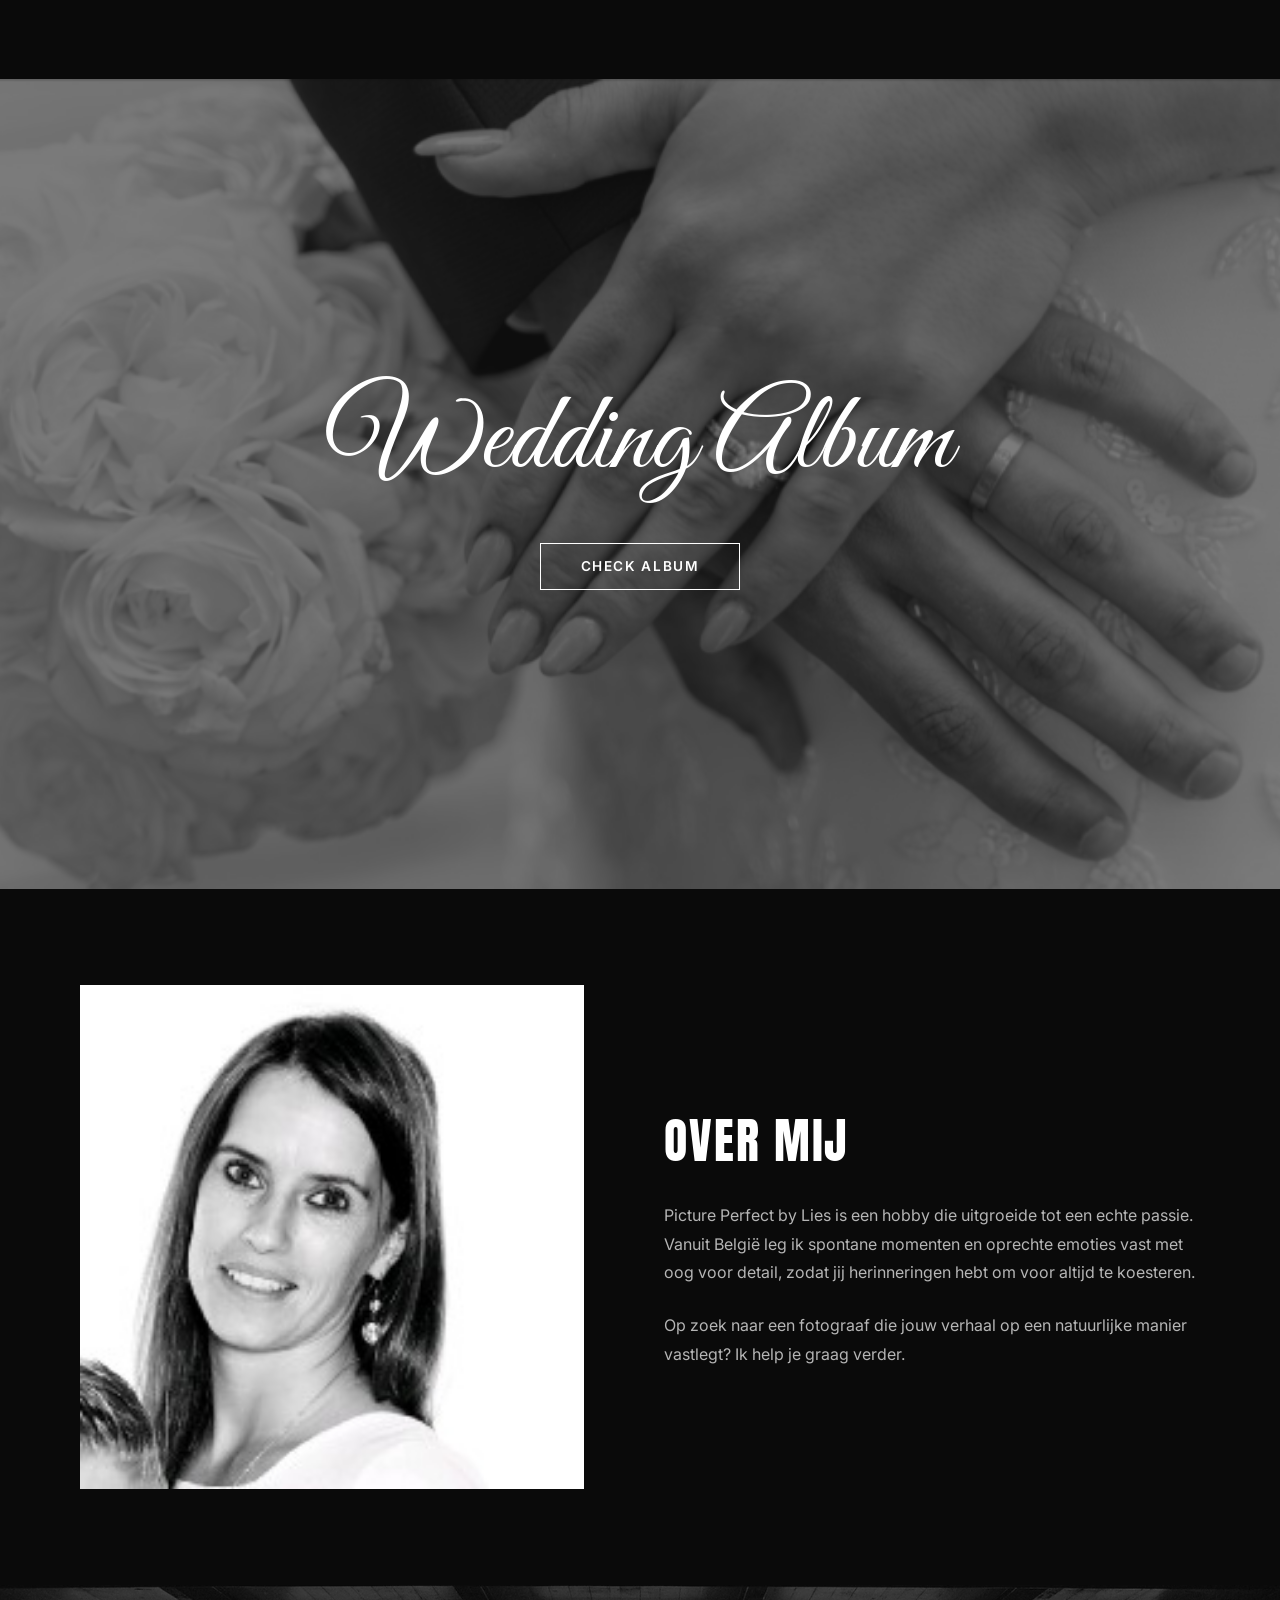
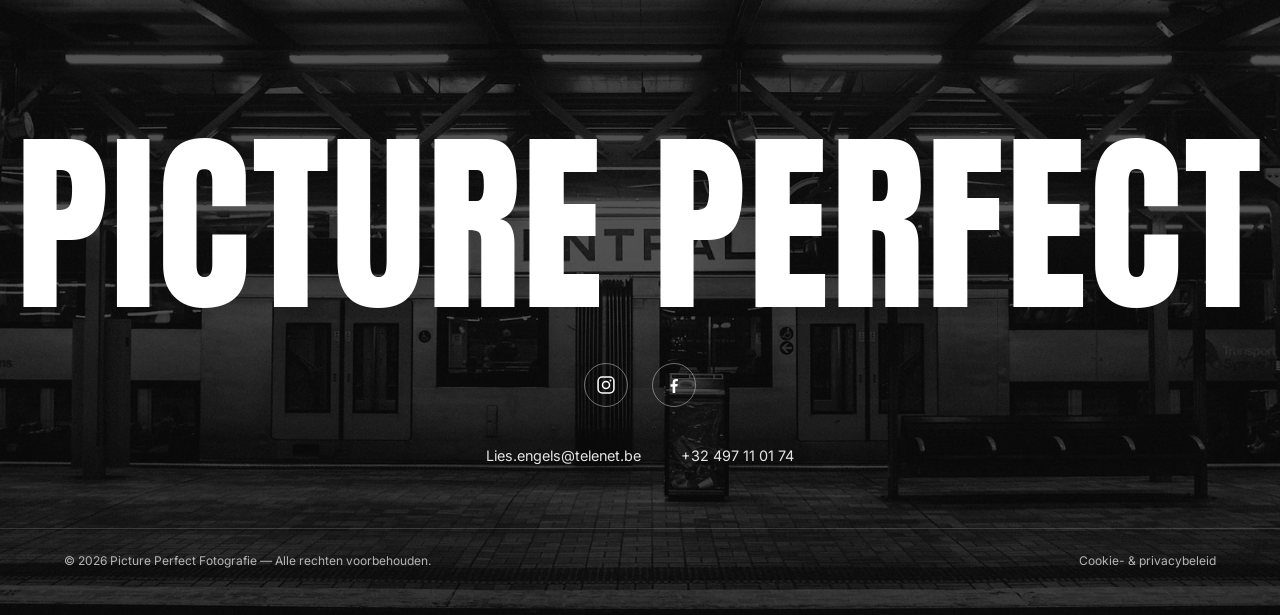
==== commit 1270b070: "git commit -m "Added wedding page and updated fonts"" ====
--- a/index.html
+++ b/index.html
@@ -8,7 +8,7 @@
   <!-- Fonts: Anton for the big headline, Inter for body text -->
   <link rel="preconnect" href="https://fonts.googleapis.com">
   <link rel="preconnect" href="https://fonts.gstatic.com" crossorigin>
-  <link href="https://fonts.googleapis.com/css2?family=Anton&family=Inter:wght@400;600&family=Italiana&display=swap" rel="stylesheet">
+  <link href="https://fonts.googleapis.com/css2?family=Anton&family=Great+Vibes&family=Inter:wght@400;600&family=Italiana&display=swap" rel="stylesheet">
 
   <link rel="stylesheet" href="style.css">
 </head>
@@ -72,8 +72,20 @@
         <span class="category__label">LIFESTYLE</span>
       </a>
     </div>
-    
 
+  </section>
+
+  <!-- ===== TROUW ===== -->
+  <section class="trouw">
+    <!-- Background photo fills the section and crops automatically, like the hero/footer -->
+    <div class="trouw__image-wrapper">
+      <img src="images/Trouw.png" alt="" class="trouw__image">
+    </div>
+
+    <div class="trouw__content">
+      <h2 class="trouw__title">Wedding Album</h2>
+      <a href="trouw.html" class="trouw__btn">CHECK ALBUM</a>
+    </div>
   </section>
 
   <section class="about" id="over-mij">
--- a/style.css
+++ b/style.css
@@ -20,6 +20,7 @@
   --font-display: 'Anton', sans-serif;
   --font-body: 'Inter', sans-serif;
   --font-quote: 'Italiana', serif;
+  --font-wedding: 'Great Vibes', cursive;
   --header-height: 72px;
   --side-padding: 1.25rem;
 }
@@ -286,6 +287,85 @@
   font-size: 1.5rem;
   letter-spacing: 0.06em;
   color: var(--color-text);
+}
+
+
+
+/* ==========================================================
+   TROUW (full-width photo background, like hero/footer)
+   ========================================================== */
+.trouw {
+  position: relative;
+  overflow: hidden;
+  display: flex;
+  align-items: center;
+  justify-content: center;
+  min-height: 90vh;
+}
+
+.trouw__image-wrapper {
+  position: absolute;
+  inset: 0;
+  z-index: 1;
+}
+
+.trouw__image {
+  width: 100%;
+  height: 100%;
+  object-fit: cover;
+  object-position: center;
+}
+
+/* Dark overlay so the white text stays readable */
+.trouw__image-wrapper::after {
+  content: '';
+  position: absolute;
+  inset: 0;
+  background-color: rgba(10, 10, 10, 0.5);
+}
+
+.trouw__content {
+  position: relative;
+  z-index: 2;
+  display: flex;
+  flex-direction: column;
+  align-items: center;
+  gap: 1.25rem;
+  padding: 6rem var(--side-padding);
+  text-align: center;
+}
+
+.trouw__label {
+  font-weight: 600;
+  font-size: 0.8rem;
+  letter-spacing: 0.35em;
+  color: #d9d9d9;
+}
+
+/* Wedding script headline */
+.trouw__title {
+  font-family: var(--font-wedding);
+  font-weight: 400; /* Great Vibes only has one weight */
+  font-size: clamp(3.5rem, 12vw, 7rem);
+  line-height: 1.15;
+}
+
+/* Elegant outline button */
+.trouw__btn {
+  margin-top: 1rem;
+  font-weight: 600;
+  font-size: 0.85rem;
+  letter-spacing: 0.12em;
+  padding: 0.9rem 2.5rem;
+  border: 1px solid var(--color-accent);
+  background-color: transparent;
+  color: var(--color-text);
+  transition: background-color 0.2s ease, color 0.2s ease;
+}
+
+.trouw__btn:hover {
+  background-color: var(--color-accent);
+  color: var(--color-bg);
 }
 
 /* ==========================================================
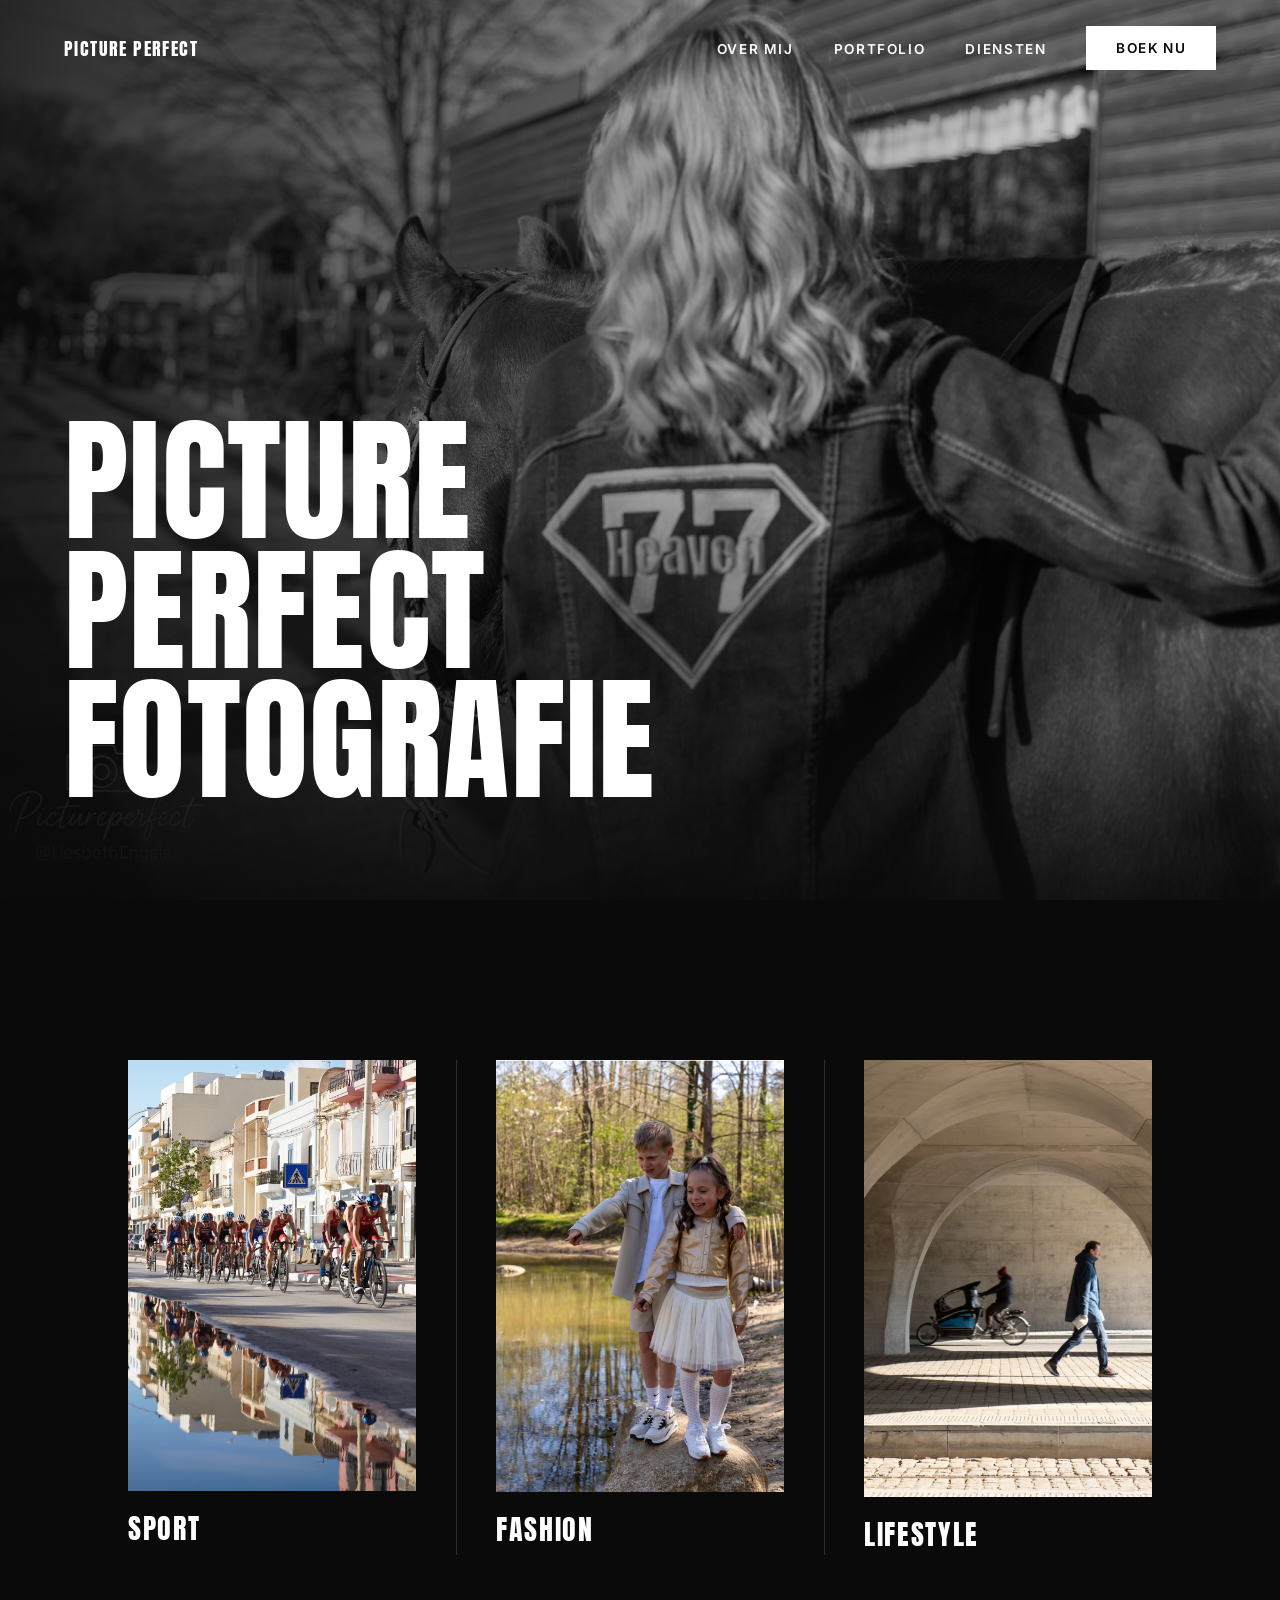
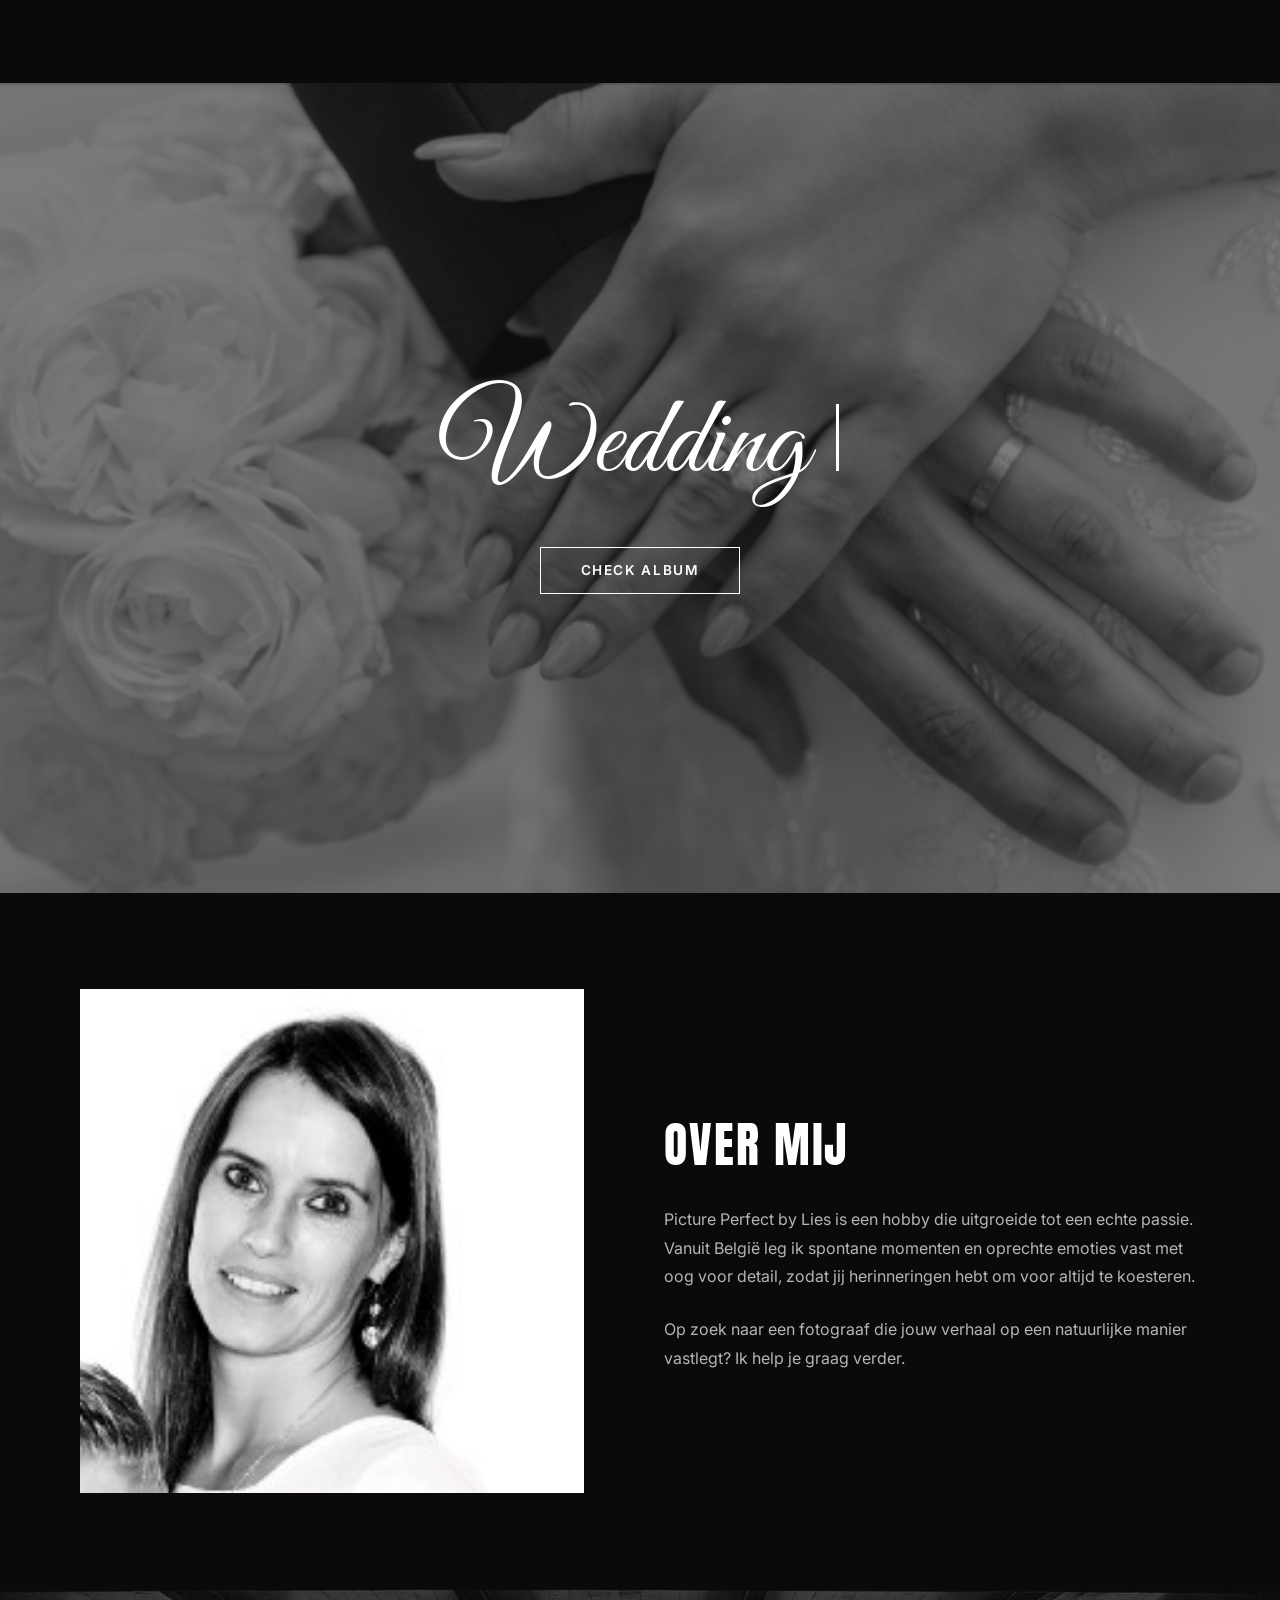
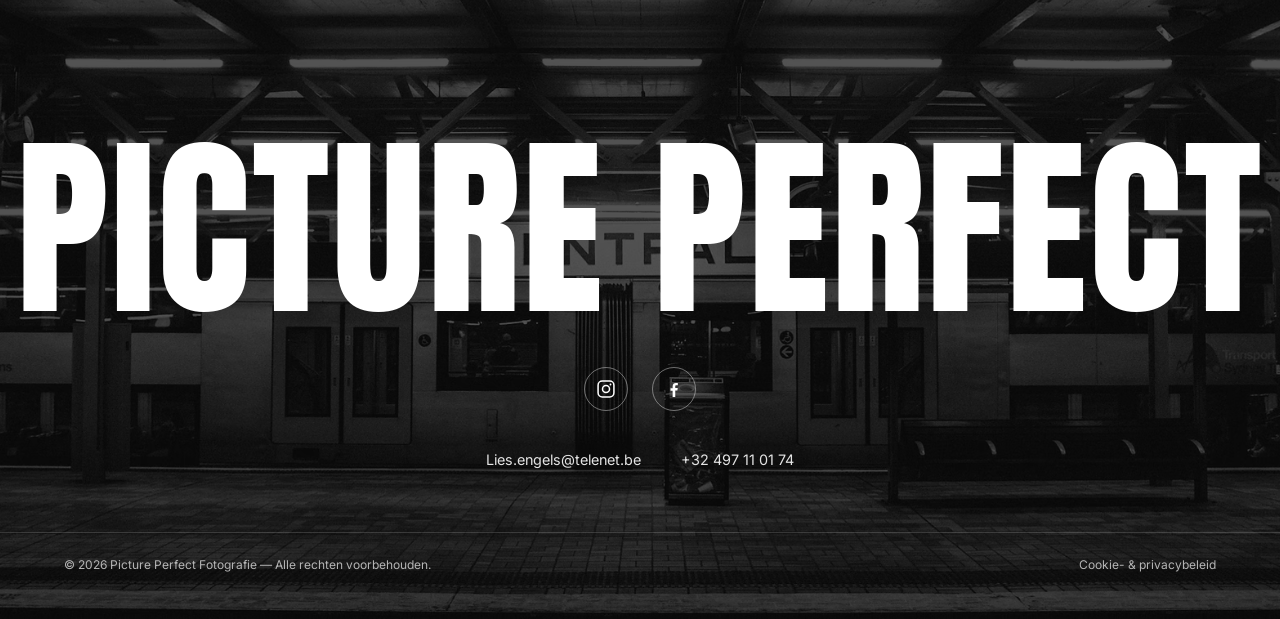
==== commit c84ce46b: "git commit -m "Added new font for wedding category, updated SPORT image format, and improved scroll " ====
--- a/index.html
+++ b/index.html
@@ -58,7 +58,7 @@
 
     <div class="img-categories">
       <a href="sport.html" class="category">
-        <img src="images/SPORT.png" alt="Sportfoto">
+        <img src="images/SPORT.JPG" alt="Sportfoto">
         <span class="category__label">SPORT</span>
       </a>
 
--- a/style.css
+++ b/style.css
@@ -244,6 +244,30 @@
 }
 
 /* ==========================================================
+   SCROLL ANIMATIONS
+   ========================================================== */
+/* Fade-in reveal: .reveal is added by style.js on page load (so the
+   content stays visible without JavaScript), .is-visible when the
+   section scrolls into view. */
+.reveal {
+  opacity: 0;
+  transform: translateY(24px);
+  transition: opacity 0.8s ease, transform 0.8s ease;
+}
+
+.reveal.is-visible {
+  opacity: 1;
+  transform: translateY(0);
+}
+
+/* Header fades without moving: a transform on the header would break
+   the fullscreen mobile menu (position: fixed inside a transformed
+   element gets trapped in it) */
+.site-header.reveal {
+  transform: none;
+}
+
+/* ==========================================================
    CATEGORIES
    ========================================================== */
 /* Mobile: images stacked below each other */
@@ -348,6 +372,23 @@
   font-weight: 400; /* Great Vibes only has one weight */
   font-size: clamp(3.5rem, 12vw, 7rem);
   line-height: 1.15;
+}
+
+/* Blinking cursor while the title is typing (class set by style.js) */
+.trouw__title.is-typing::after {
+  content: '';
+  display: inline-block;
+  width: 3px;
+  height: 0.6em;
+  margin-left: 0.08em;
+  background-color: var(--color-text);
+  animation: cursor-blink 0.8s step-end infinite;
+}
+
+@keyframes cursor-blink {
+  50% {
+    opacity: 0;
+  }
 }
 
 /* Elegant outline button */
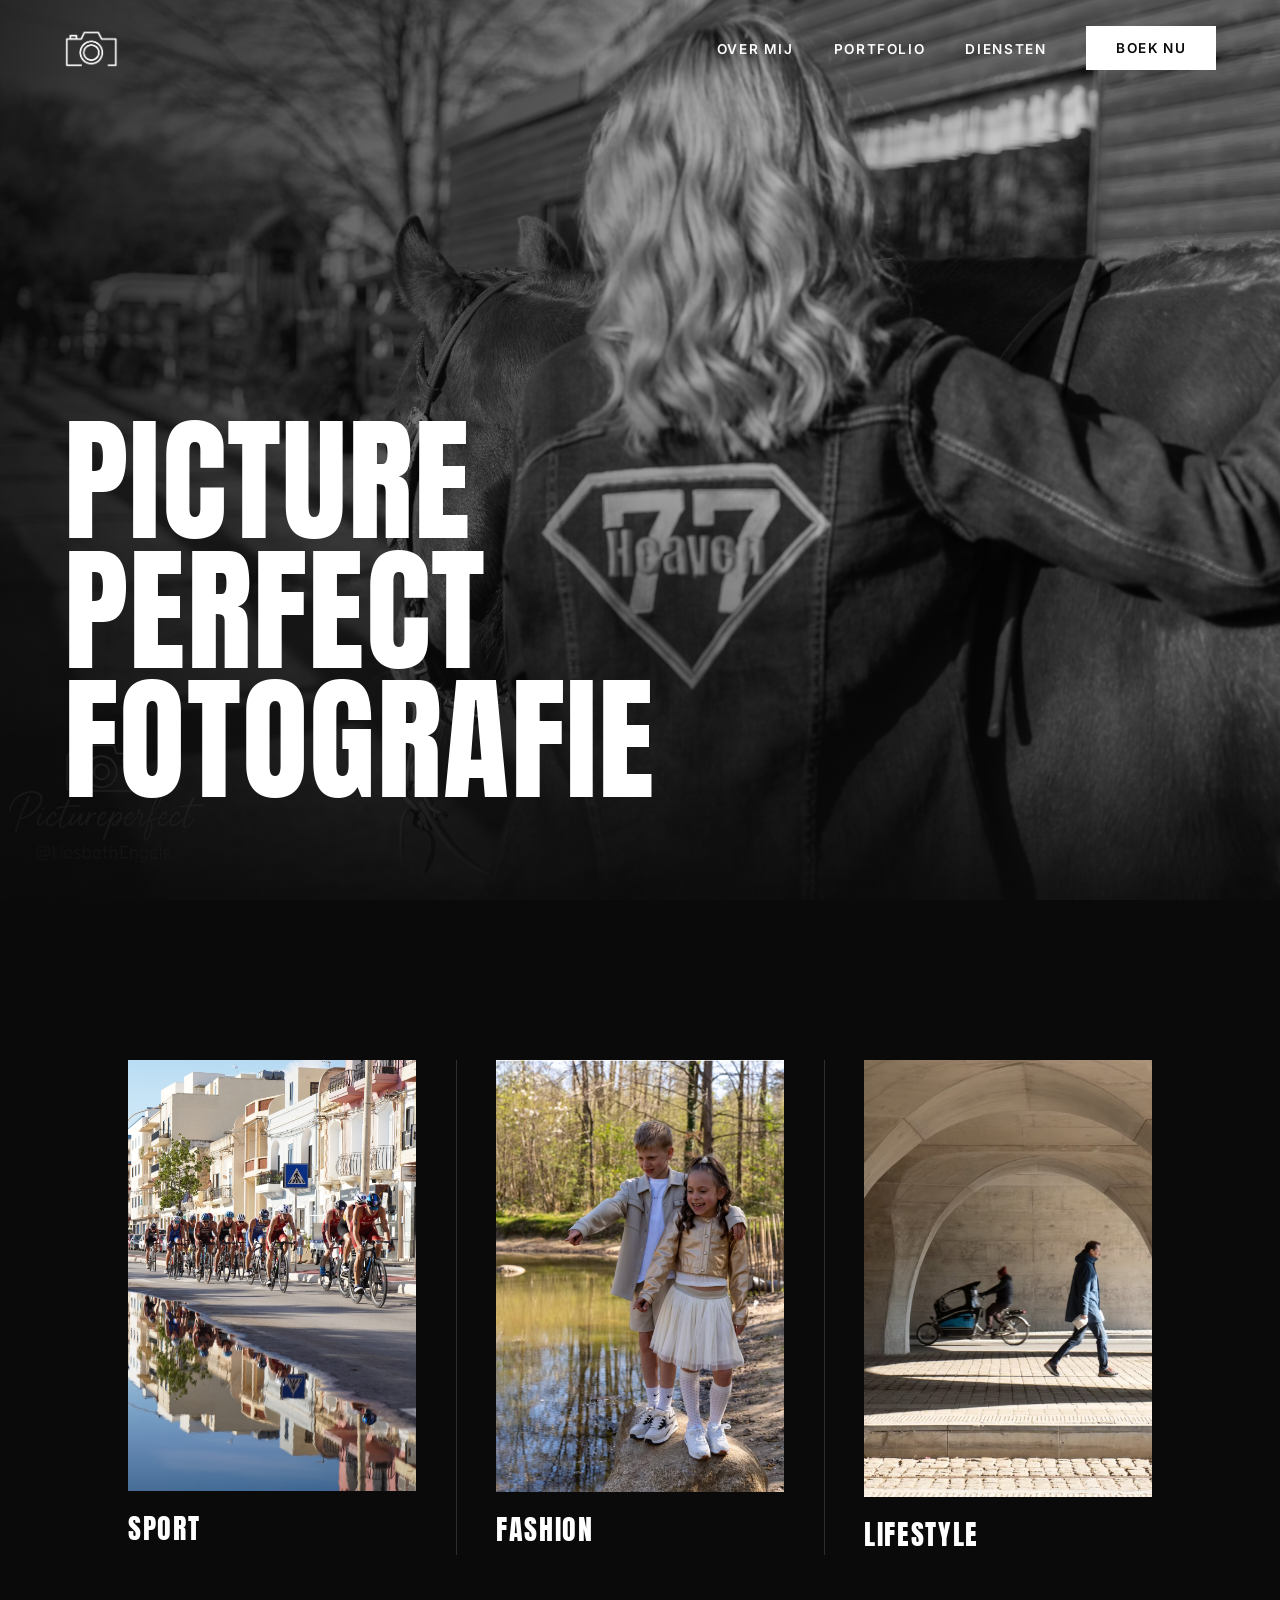
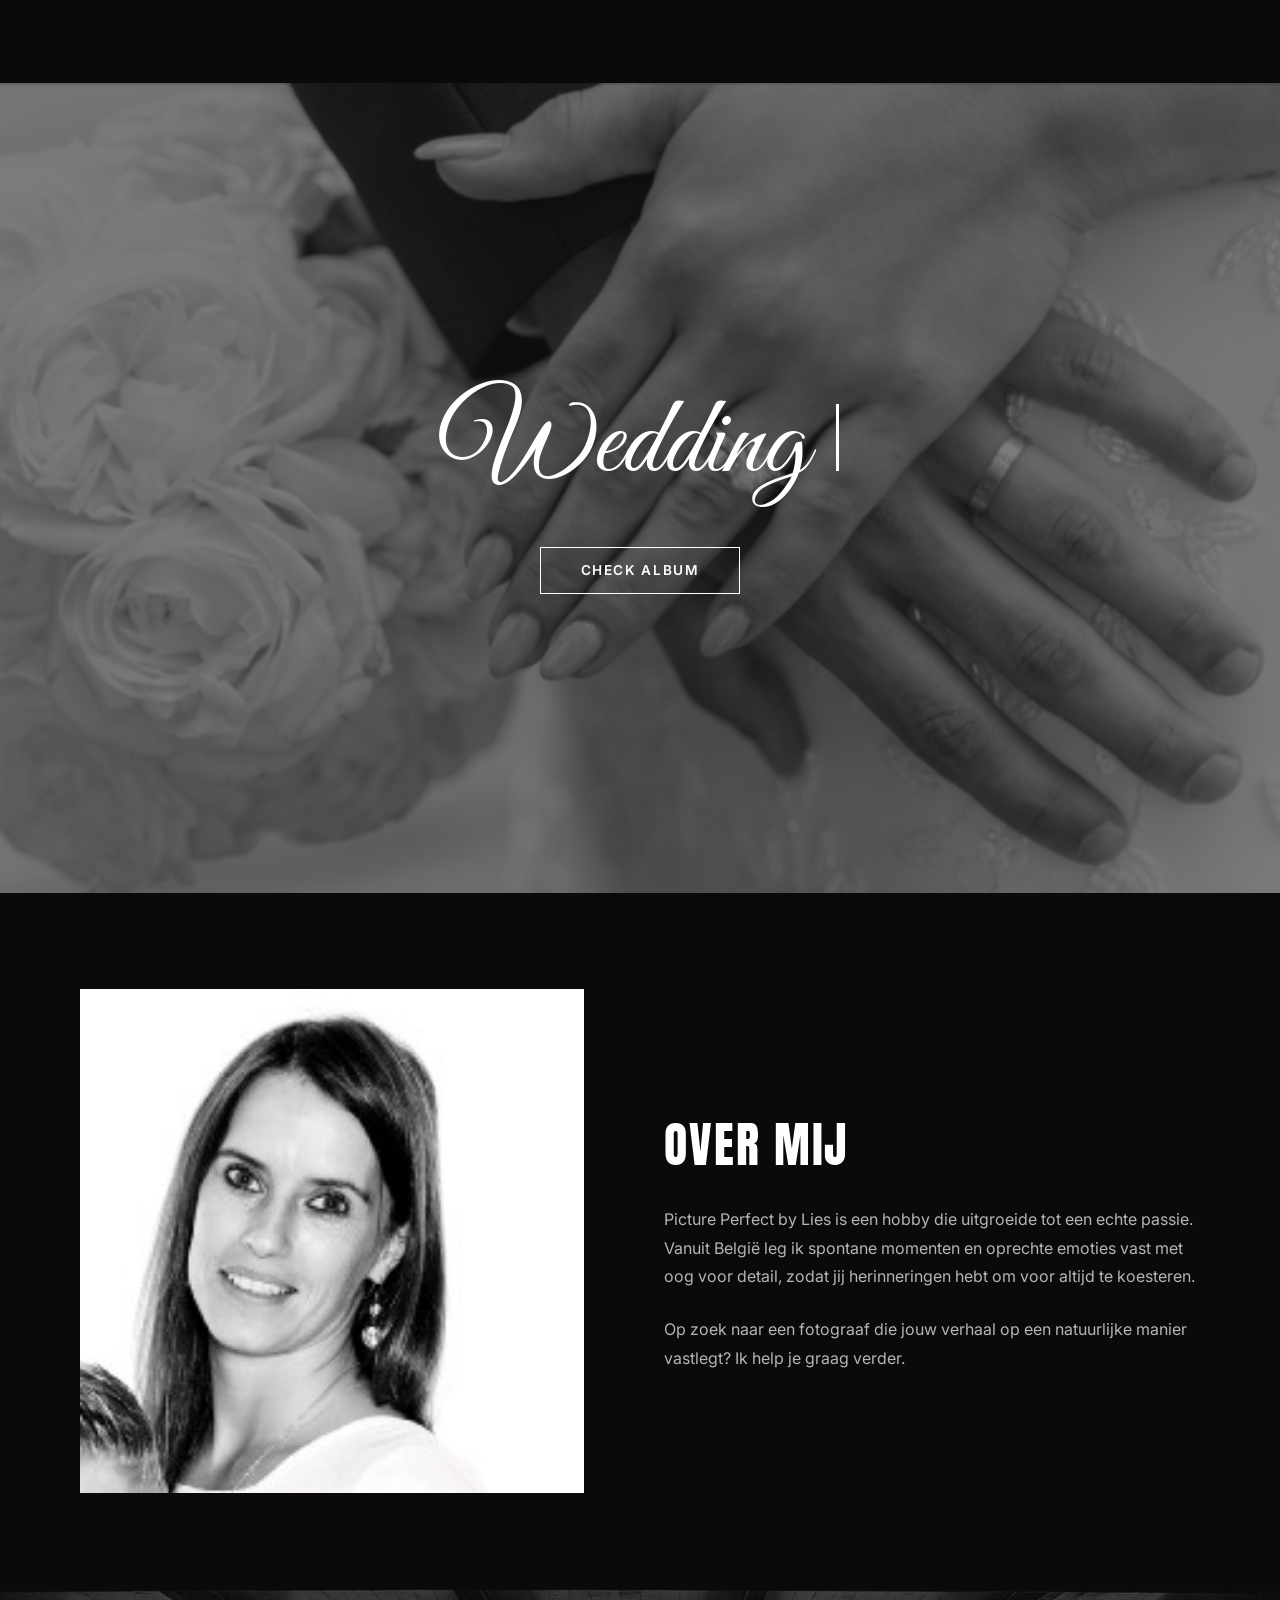
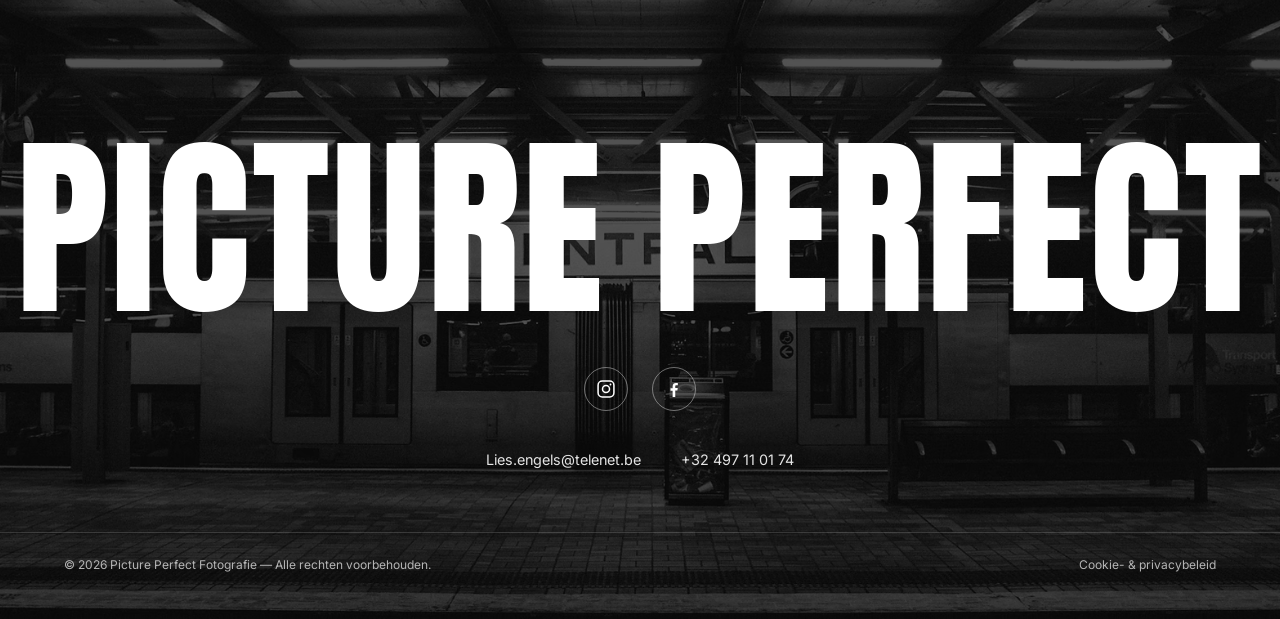
==== commit 804d170c: "git commit -m "Added logo and updated pages with new styles"" ====
--- a/index.html
+++ b/index.html
@@ -16,7 +16,9 @@
 
   <!-- ===== HEADER / NAVBAR ===== -->
   <header class="site-header">
-    <a href="#" class="logo">PICTURE PERFECT</a>
+    <a href="#" class="logo" aria-label="Picture Perfect Fotografie — home">
+      <img src="images/LOGO.png" alt="Picture Perfect Fotografie" class="logo__img">
+    </a>
 
     <button class="hamburger" aria-label="Menu openen" aria-expanded="false" aria-controls="site-nav">
       <span class="hamburger__line"></span>
--- a/style.css
+++ b/style.css
@@ -74,6 +74,11 @@
   font-size: 1.1rem;
   letter-spacing: 0.08em;
   z-index: 110; /* stays above the fullscreen menu */
+}
+
+.logo__img {
+  height: 44px;
+  width: auto;
 }
 
 /* ---------- Hamburger (visible on mobile & tablet) ---------- */
@@ -686,6 +691,10 @@
     display: none;
   }
 
+  .logo__img {
+    height: 56px;
+  }
+
   /* Nav becomes a normal horizontal bar */
   .nav {
     position: static;
